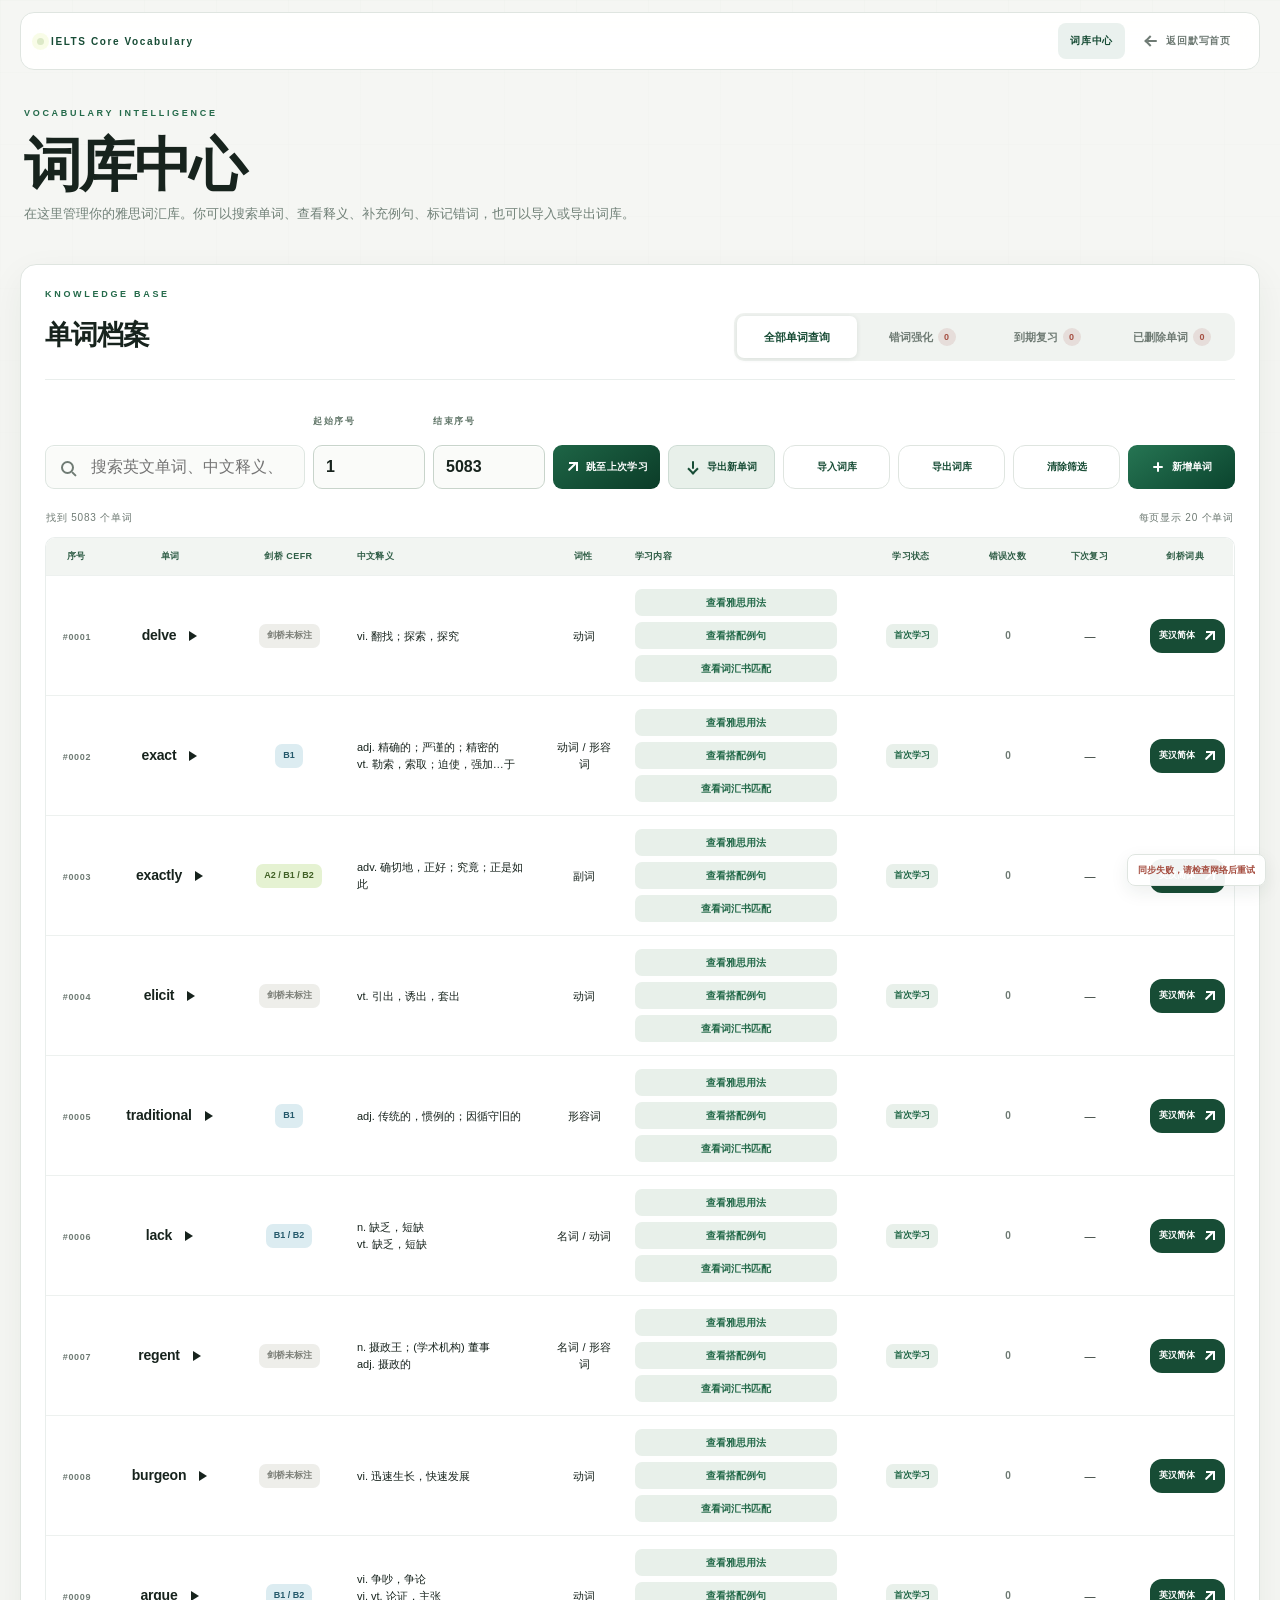
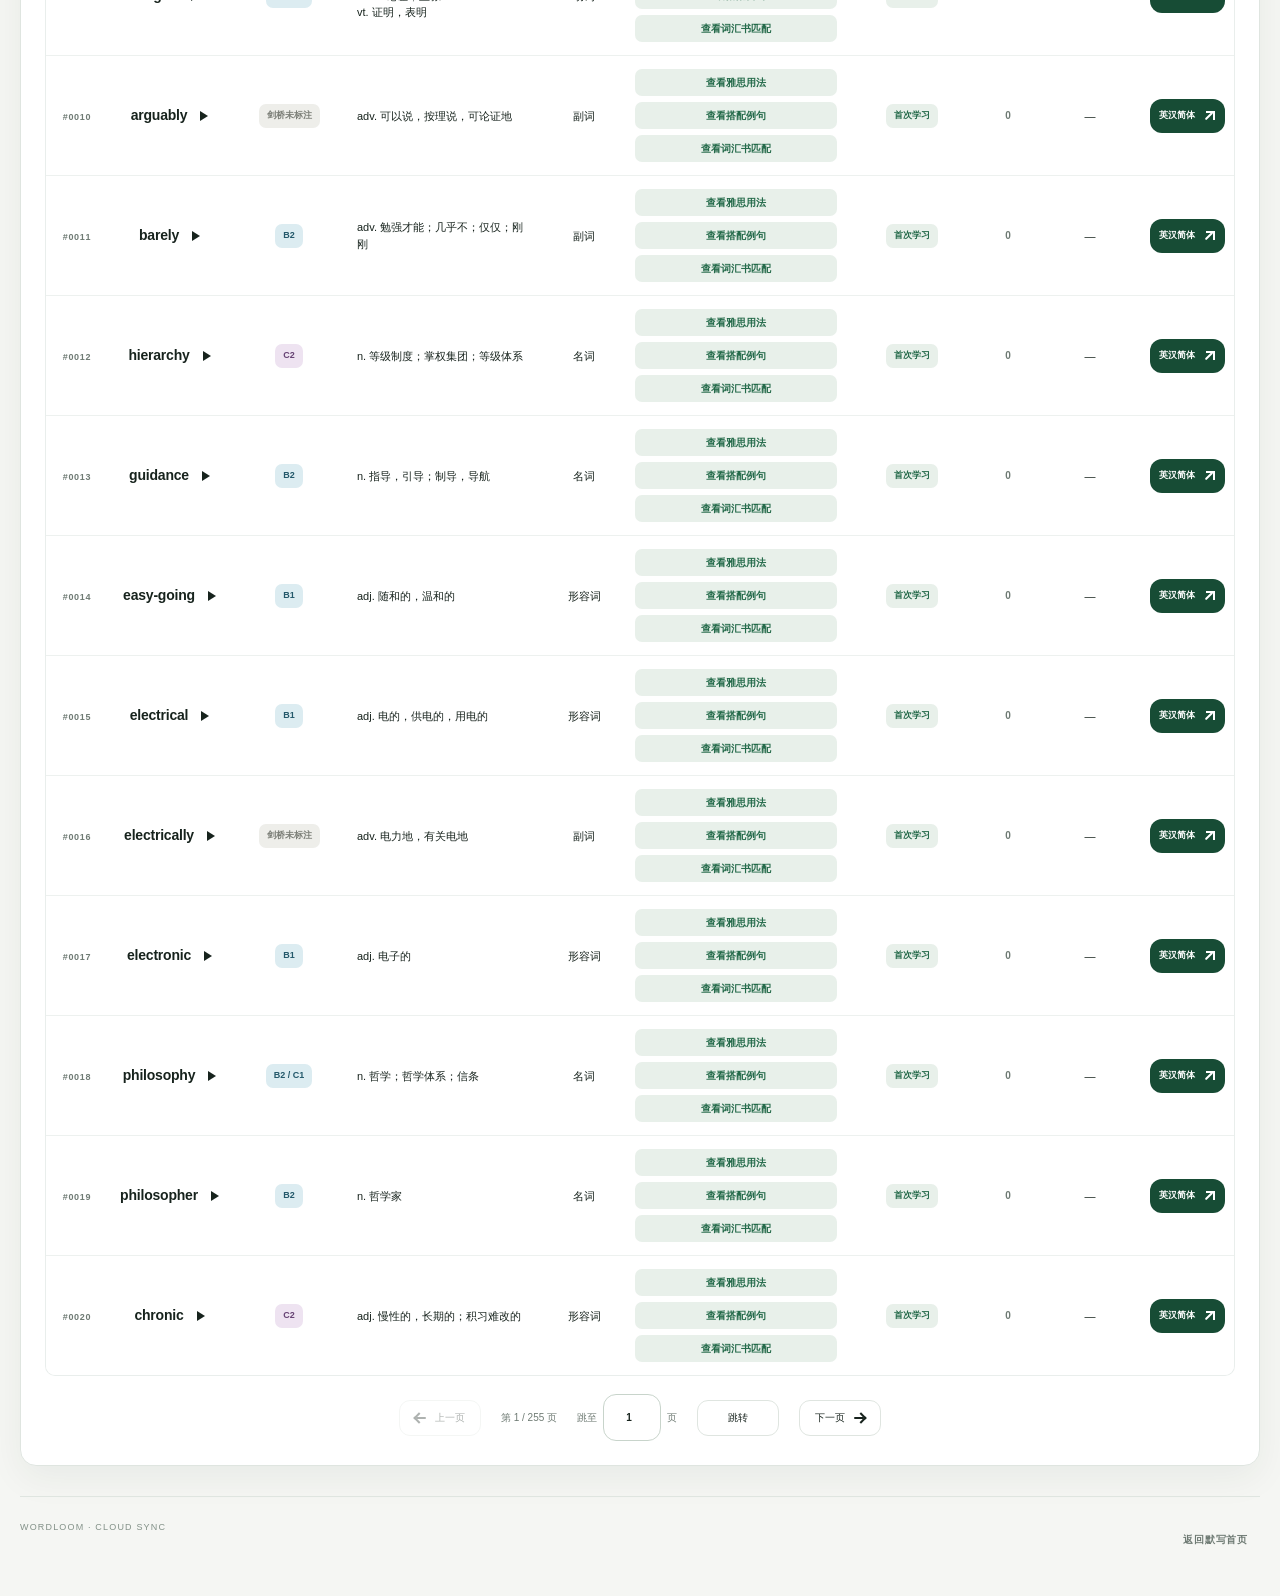
==== library.html @ 68ae3702 "Add error reason tracking and wrong-word filters" ====
<!doctype html>
<html lang="zh-CN">
  <head>
    <meta charset="UTF-8" />
    <meta name="viewport" content="width=device-width, initial-scale=1.0" />
    <meta name="theme-color" content="#f4f0e8" />
    <title>IELTS Core Vocabulary · 词库中心</title>
    <link rel="stylesheet" href="styles.css?v=20260615-4" />
  </head>
  <body>
    <div class="ambient ambient-one"></div>
    <div class="ambient ambient-two"></div>
    <header class="site-header">
      <a class="brand brand-text-only" href="index.html"><span>IELTS Core Vocabulary</span></a>
      <div class="header-actions">
        <a class="header-link active" href="library.html">词库中心</a>
        <a class="back-link" href="index.html"><span class="ui-icon icon-arrow-left" aria-hidden="true"></span><span>返回默写首页</span></a>
      </div>
    </header>

    <main class="library-page">
      <section class="library-hero">
        <p class="eyebrow">VOCABULARY INTELLIGENCE</p>
        <h1>词库中心</h1>
        <p>在这里管理你的雅思词汇库。你可以搜索单词、查看释义、补充例句、标记错词，也可以导入或导出词库。</p>
      </section>

      <section class="library-center" id="libraryCenter">
        <div class="library-heading">
          <div>
            <p class="eyebrow">KNOWLEDGE BASE</p>
            <h2>单词档案</h2>
          </div>
          <div class="library-tabs">
            <button class="library-tab active" data-library-view="all">全部单词查询</button>
            <button class="library-tab" data-library-view="wrong">
              错词强化 <span id="wrongLibraryCount">0</span>
            </button>
            <button class="library-tab" data-library-view="due">
              到期复习 <span id="dueLibraryCount">0</span>
            </button>
            <button class="library-tab" data-library-view="deleted">
              已删除单词 <span id="deletedLibraryCount">0</span>
            </button>
          </div>
        </div>
        <div class="library-tools">
          <label class="library-search"><span class="ui-icon icon-search" aria-hidden="true"></span><input id="librarySearch" type="search" placeholder="搜索英文单词、中文释义、例句或标签" /></label>
          <label><span class="field-label">起始序号</span><input id="libraryStart" type="number" min="1" value="1" inputmode="numeric" step="1" /></label>
          <label><span class="field-label">结束序号</span><input id="libraryEnd" type="number" min="1" value="5083" inputmode="numeric" step="1" /></label>
          <label id="wrongSortField" class="hidden">
            <span class="field-label">错词排序</span>
            <select id="wrongSort">
              <option value="wrong-desc">错误次数最多</option>
              <option value="recent">最近默写错误</option>
              <option value="id">按单词序号</option>
            </select>
          </label>
          <label id="wrongReasonField" class="hidden">
            <span class="field-label">错误类型</span>
            <select id="wrongReasonFilter">
              <option value="all">全部错词</option>
              <option value="拼写错误">拼写错误</option>
              <option value="词义混淆">词义混淆</option>
              <option value="完全不会">完全不会</option>
              <option value="搭配不会">搭配不会</option>
              <option value="发音不熟">发音不熟</option>
              <option value="一时想不起来">一时想不起来</option>
              <option value="unmarked">未标记</option>
            </select>
          </label>
          <button class="resume-word-button" id="resumeWord" type="button">
            <span class="ui-icon icon-external" aria-hidden="true"></span>
            <b>跳至上次学习</b>
          </button>
          <button class="export-new-words-button" id="exportNewWords" type="button">
            <span class="ui-icon icon-download" aria-hidden="true"></span>
            <b>导出新单词</b>
          </button>
          <button class="library-tool-button" id="importLibrary" type="button"><b>导入词库</b></button>
          <input class="hidden" id="importLibraryFile" type="file" accept=".csv,text/csv" />
          <button class="library-tool-button" id="exportLibrary" type="button"><b>导出词库</b></button>
          <button class="library-tool-button" id="clearLibraryFilters" type="button"><b>清除筛选</b></button>
          <button class="add-word-button" id="openAddWord" type="button">
            <span class="ui-icon icon-plus" aria-hidden="true"></span>
            <b>新增单词</b>
          </button>
        </div>
        <p class="wrong-view-note hidden" id="wrongViewNote">错词强化会优先展示你最近答错、查看答案或多次记不住的单词。选择错误原因后，系统会根据问题类型安排更有针对性的复习。</p>
        <div class="library-summary"><span id="librarySummary">正在读取词库…</span><span>每页显示 20 个单词</span></div>
        <div class="word-table-wrap">
          <table class="word-table">
            <colgroup>
              <col class="col-number" />
              <col class="col-word" />
              <col class="col-cefr" />
              <col class="col-meaning" />
              <col class="col-pos" />
              <col class="col-study" />
              <col class="col-stage" />
              <col class="col-wrong" />
              <col class="col-review" />
              <col class="col-dictionary" />
              <col class="col-action" />
            </colgroup>
            <thead><tr><th>序号</th><th>单词</th><th>剑桥 CEFR</th><th>中文释义</th><th>词性</th><th>学习内容</th><th>学习状态</th><th>错误次数</th><th>下次复习</th><th>剑桥词典</th><th>操作</th></tr></thead>
            <tbody id="wordTableBody"></tbody>
          </table>
          <div class="library-empty hidden" id="libraryEmpty"><strong>没有搜索结果</strong><span>没有找到符合条件的单词。请尝试更换关键词，或检查筛选条件。</span></div>
        </div>
        <div class="pagination">
          <button id="libraryPrev"><span class="ui-icon icon-arrow-left" aria-hidden="true"></span><span>上一页</span></button>
          <span id="libraryPage">第 1 / 1 页</span>
          <label class="page-jump"><span>跳至</span><input id="libraryJumpPage" type="number" min="1" value="1" inputmode="numeric" step="1" aria-label="跳转页码" /><span>页</span></label>
          <button id="libraryJumpButton" type="button">跳转</button>
          <button id="libraryNext"><span>下一页</span><span class="ui-icon icon-arrow-right" aria-hidden="true"></span></button>
        </div>
      </section>
    </main>
    <dialog class="word-dialog" id="addWordDialog">
      <form class="word-dialog-card" id="addWordForm">
        <p class="eyebrow">CUSTOM VOCABULARY</p>
        <h2>新增单词</h2>
        <p>新增单词将同步保存到云端，并进入新词学习与智能计划。</p>
        <label><span>英文单词</span><small>填写需要记忆的英文单词。</small><input id="newWordText" type="text" autocomplete="off" autocapitalize="off" spellcheck="false" required /></label>
        <label><span>中文释义</span><small>填写核心中文意思，建议简洁准确。</small><textarea id="newWordMeaning" rows="3" required></textarea></label>
        <label><span>雅思场景</span><small>例如：写作 Task 2、口语 Part 2、阅读同义替换。</small><input id="newWordScene" type="text" /></label>
        <label><span>常用搭配</span><small>例如：significant increase。</small><input id="newWordCollocation" type="text" /></label>
        <label><span>例句</span><small>建议使用简单、可模仿、适合雅思写作或口语的句子。</small><textarea id="newWordExample" rows="2"></textarea></label>
        <label><span>同义替换</span><small>填写可以在雅思阅读和写作中替换使用的词。</small><input id="newWordSynonyms" type="text" /></label>
        <p class="custom-word-note">自定义单词不会自动标注剑桥 CEFR 等级，避免与剑桥词典官方标注混淆。</p>
        <p class="word-dialog-message" id="addWordMessage"></p>
        <div class="word-dialog-actions"><button type="button" id="cancelAddWord">取消</button><button type="submit">新增单词</button></div>
      </form>
    </dialog>
    <footer><span>WORDLOOM · CLOUD SYNC</span><a class="header-link" href="index.html">返回默写首页</a></footer>
    <script src="words.js?v=20260614-11"></script>
    <script src="study.js?v=20260614-11"></script>
    <script src="levels.js?v=20260614-11"></script>
    <script src="ielts-points.js?v=20260614-11"></script>
    <script src="pronunciation.js?v=20260614-11"></script>
    <script src="supabase-config.js?v=20260614-11"></script>
    <script src="cloud-sync.js?v=20260615-3" data-entry="library.js?v=20260615-3"></script>
  </body>
</html>
---- styles.css ----
:root {
  --ink: #18261f;
  --muted: #6e786f;
  --paper: #f4f0e8;
  --card: rgba(255, 253, 248, 0.78);
  --green: #2f5d46;
  --lime: #c9db78;
  --line: rgba(24, 38, 31, 0.13);
  --red: #a64f42;
}

* { box-sizing: border-box; }
html { scroll-behavior: smooth; }
body {
  margin: 0;
  min-height: 100vh;
  color: var(--ink);
  background: var(--paper);
  font-family: Arial, "Microsoft YaHei", "PingFang SC", "Heiti SC", sans-serif;
  overflow-x: hidden;
}
button, input, select { font: inherit; }
button { cursor: pointer; }
.ambient {
  position: fixed;
  border-radius: 999px;
  filter: blur(2px);
  pointer-events: none;
  opacity: .55;
  z-index: -1;
}
.ambient-one { width: 520px; height: 520px; background: #dce7b4; right: -180px; top: -190px; }
.ambient-two { width: 360px; height: 360px; background: #e6d9be; left: -180px; bottom: 4%; }

.site-header, main, footer { width: min(1180px, calc(100% - 40px)); margin-inline: auto; }
.site-header {
  height: 82px;
  display: flex;
  align-items: center;
  justify-content: space-between;
  border-bottom: 1px solid var(--line);
}
.brand { color: var(--ink); text-decoration: none; display: flex; align-items: center; gap: 11px; font-size: 12px; letter-spacing: .23em; font-weight: 800; }
.brand-text-only { gap: 0; padding-left: 3px; }
.brand-mark {
  width: 34px; height: 34px; border-radius: 50%; background: var(--ink); color: var(--paper);
  display: grid; place-items: center; font-family: inherit; font-size: 18px; letter-spacing: 0;
}
.header-actions { display: flex; align-items: center; gap: 16px; font-size: 12px; color: var(--muted); letter-spacing: .08em; }
.header-link, .back-link { color: var(--muted); text-decoration: none; font-size: 10px; font-weight: 800; letter-spacing: .08em; }
.header-link:hover, .header-link.active, .back-link:hover { color: var(--green); }
.icon-button, .sound-button {
  border: 1px solid var(--line); border-radius: 50%; background: rgba(255,255,255,.35); color: var(--ink);
  width: 38px; height: 38px; transition: .2s ease;
}
.icon-button:hover, .sound-button:hover { transform: rotate(12deg); background: white; }
.sound-button.hint-used { border-color: #b58a24; background: #fff6d9; color: #8a6a19; }
.reset-records-button {
  display: inline-flex; align-items: center; gap: 7px; border: 1px solid var(--line); border-radius: 99px; padding: 7px 10px;
  background: rgba(255,255,255,.48); color: var(--muted); font-size: 9px; transition: .2s ease;
}
.reset-records-button span { font-size: 12px; }
.reset-records-button b { font-size: 9px; white-space: nowrap; }
.reset-records-button:hover { border-color: rgba(166,79,66,.3); background: rgba(166,79,66,.08); color: var(--red); }

.eyebrow { margin: 0 0 18px; font-size: 10px; letter-spacing: .24em; font-weight: 800; color: var(--green); }
h1, h2, p { margin-top: 0; }
h1 { font-family: inherit; font-size: clamp(44px, 6vw, 76px); line-height: 1.07; font-weight: 800; margin-bottom: 20px; letter-spacing: -.04em; }
h1 em { color: var(--green); font-style: normal; font-weight: 800; }
.protocol-board {
  margin: 48px 0 28px; padding: 28px; display: grid; grid-template-columns: .8fr 2.2fr; gap: 30px;
  border: 1px solid rgba(255,255,255,.78); border-radius: 20px; background: rgba(24,38,31,.94); color: white;
  box-shadow: 0 20px 50px rgba(24,38,31,.13);
}
.protocol-title .eyebrow { color: var(--lime); }
.protocol-title h2 { margin-bottom: 8px; font-size: 24px; }
.protocol-title p:last-child { margin: 0; color: rgba(255,255,255,.58); font-size: 11px; line-height: 1.7; }
.protocol-metrics { display: grid; grid-template-columns: repeat(4, 1fr); gap: 18px 0; }
.protocol-metrics article { padding: 4px 18px; border-left: 1px solid rgba(255,255,255,.12); }
.protocol-metrics span, .protocol-metrics small { display: block; color: rgba(255,255,255,.5); font-size: 9px; letter-spacing: .1em; }
.protocol-metrics strong { display: block; margin: 8px 0 5px; color: var(--lime); font-size: 26px; }
.protocol-metrics small { line-height: 1.4; letter-spacing: 0; }
.quick-dictionary { align-self: stretch; }
.quick-dictionary form { display: grid; grid-template-columns: minmax(0, 1fr) auto; gap: 6px; margin: 7px 0 5px; }
.quick-dictionary input {
  min-width: 0; padding: 8px 9px; border-color: rgba(255,255,255,.14); border-radius: 8px;
  background: rgba(255,255,255,.08); box-shadow: none; color: white; font-size: 10px;
}
.quick-dictionary input::placeholder { color: rgba(255,255,255,.38); }
.quick-dictionary input:focus { border-color: var(--lime); box-shadow: 0 0 0 3px rgba(213,233,120,.12); }
.quick-dictionary button {
  border: 0; border-radius: 8px; padding: 0 9px; background: var(--lime); color: var(--green-deep);
  font-size: 9px; font-weight: 800; white-space: nowrap;
}
.quick-dictionary button:hover { background: white; }

.workspace {
  display: grid; grid-template-columns: 390px 1fr; min-height: 590px; background: var(--card);
  border: 1px solid rgba(255,255,255,.75); border-radius: 28px; box-shadow: 0 28px 80px rgba(46, 60, 49, .09);
  backdrop-filter: blur(18px); overflow: hidden;
}
.setup-panel { padding: 36px; border-right: 1px solid var(--line); }
.section-heading { display: flex; gap: 16px; margin-bottom: 34px; }
.section-heading > span { color: var(--green); font-family: inherit; font-style: normal; font-weight: 800; }
.section-heading h2 { margin-bottom: 4px; font-family: inherit; font-size: 26px; font-weight: 800; }
.section-heading p { color: var(--muted); font-size: 12px; }
.field-label { display: block; margin-bottom: 10px; color: var(--muted); font-size: 10px; letter-spacing: .13em; font-weight: 700; }
.segmented { display: grid; grid-template-columns: repeat(3, 1fr); gap: 4px; padding: 4px; margin-bottom: 25px; border: 1px solid var(--line); border-radius: 12px; }
.source-segmented { grid-template-columns: repeat(2, 1fr); }
.segment { border: 0; padding: 10px 4px; border-radius: 8px; background: transparent; color: var(--muted); font-size: 12px; }
.segment.active { background: var(--ink); color: white; box-shadow: 0 5px 15px rgba(24,38,31,.16); }
.mode-segmented { grid-template-columns: repeat(2, 1fr); }
.mode-segment {
  display: grid; gap: 4px; border: 0; padding: 11px 8px; border-radius: 8px;
  background: transparent; color: var(--muted); text-align: left;
}
.mode-segment b { font-size: 12px; }
.mode-segment small { font-size: 9px; }
.mode-segment.active { background: var(--ink); color: white; box-shadow: 0 5px 15px rgba(24,38,31,.16); }
.field-grid { display: grid; grid-template-columns: 1.2fr 1fr; gap: 14px; }
.field-disabled { opacity: .42; }
.field-disabled button { cursor: not-allowed; pointer-events: none; }
.range-fields { display: grid; grid-template-columns: 1fr 12px 1fr; align-items: center; gap: 5px; }
.range-fields i { height: 1px; background: var(--line); }
input, select {
  width: 100%; border: 1px solid var(--line); border-radius: 10px; background: rgba(255,255,255,.56);
  padding: 13px 12px; color: var(--ink); outline: none;
}
input:focus, select:focus { border-color: var(--green); box-shadow: 0 0 0 3px rgba(47,93,70,.09); }
.primary-button {
  width: 100%; display: flex; align-items: center; justify-content: space-between; border: 0; border-radius: 12px;
  margin-top: 28px; padding: 16px 18px; background: var(--green); color: white; box-shadow: 0 13px 26px rgba(47,93,70,.18); transition: .2s;
}
.primary-button:hover { transform: translateY(-2px); box-shadow: 0 18px 30px rgba(47,93,70,.24); }
.primary-button b { font-size: 20px; }
.available { margin: 12px 0 0; text-align: center; color: var(--muted); font-size: 10px; }
.smart-plan-preview {
  display: grid; gap: 5px; margin: -14px 0 24px; padding: 11px 12px; border-radius: 10px;
  background: rgba(213,233,120,.18); color: var(--green-deep); font-size: 9px;
}
.smart-plan-preview span { color: var(--muted); letter-spacing: .12em; }
.quota-panel {
  margin-top: 4px; padding: 15px; border: 1px solid rgba(35,96,68,.1); border-radius: 14px;
  background: rgba(255,255,255,.38);
}
.quota-heading { display: flex; align-items: center; justify-content: space-between; gap: 12px; margin-bottom: 12px; }
.quota-heading .field-label { margin: 0; color: var(--green-deep); }
.quota-heading small { color: var(--muted); font-size: 8px; line-height: 1.4; text-align: right; }
.quota-panel .field-grid { grid-template-columns: repeat(2, 1fr); gap: 10px; }
.quota-panel .field-grid > label:first-child { grid-column: 1 / -1; }

.practice-panel { position: relative; display: grid; place-items: center; padding: 46px; background: rgba(255,255,255,.21); }
.empty-state { max-width: 420px; text-align: center; }
.empty-orbit { margin: 0 auto 28px; width: 118px; height: 118px; border: 1px solid var(--line); border-radius: 50%; display: grid; place-items: center; position: relative; }
.empty-orbit::after { content: ""; position: absolute; width: 8px; height: 8px; border-radius: 50%; background: var(--lime); top: 10px; right: 16px; box-shadow: 0 0 0 7px rgba(201,219,120,.2); }
.empty-orbit span { width: 60px; height: 60px; display: grid; place-items: center; border-radius: 50%; background: var(--green); color: var(--lime); font-size: 22px; }
.empty-state h2, .result h2 { font-family: inherit; font-size: 32px; font-weight: 800; margin-bottom: 10px; }
.empty-state p { color: var(--muted); line-height: 1.8; font-size: 13px; }
.hidden,
[hidden] { display: none !important; }
.quiz:not([data-recall-state="correct"]) #questionNextButton,
.quiz:not([data-recall-state="correct"]) #currentDictionaryLink,
.quiz:not([data-recall-state="correct"]) #nextReviewNotice {
  display: none !important;
}
.quiz:not([data-recall-state="wrong_3"]) #errorReasonPanel {
  display: none !important;
}
.quiz { width: min(100%, 620px); align-self: stretch; display: flex; flex-direction: column; justify-content: center; }
.quiz-topline { display: grid; grid-template-columns: auto 1fr auto; align-items: center; gap: 16px; color: var(--muted); font-size: 11px; letter-spacing: .1em; }
.progress-track { height: 2px; background: var(--line); }
.progress-track i { display: block; width: 0; height: 100%; background: var(--green); transition: width .35s; }
.prompt-card { margin: 56px 0 50px; }
.prompt-meta { display: flex; align-items: center; justify-content: space-between; gap: 12px; }
.prompt-index { font-size: 10px; letter-spacing: .13em; color: var(--green); font-weight: 800; }
.stage-badge { padding: 6px 9px; border: 1px solid var(--line); border-radius: 99px; color: var(--green); background: rgba(201,219,120,.15); font-size: 9px; font-weight: 800; }
.prompt-badges { display: flex; align-items: center; justify-content: flex-end; gap: 6px; flex-wrap: wrap; }
.cefr-badge { display: inline-block; padding: 5px 8px; border-radius: 99px; background: #e8eee9; color: var(--green-deep); font-size: 9px; font-weight: 900; white-space: nowrap; }
.cefr-badge.level-a1, .cefr-badge.level-a2 { background: #e5f2d2; color: #416126; }
.cefr-badge.level-b1, .cefr-badge.level-b2 { background: #dcecf1; color: #24596b; }
.cefr-badge.level-c1, .cefr-badge.level-c2 { background: #eee3f1; color: #684475; }
.cefr-badge.level-unmarked { background: #eeeeea; color: #7a7d76; }
.prompt-card p { margin: 18px 0 0; font-family: inherit; font-weight: 700; white-space: pre-line; font-size: clamp(25px, 3.1vw, 39px); line-height: 1.45; }
#answerForm label { color: var(--muted); font-size: 11px; }
.answer-line { display: grid; grid-template-columns: 1fr auto; gap: 10px; margin-top: 10px; }
.answer-line input { padding: 17px 16px; font-family: inherit; font-size: 23px; letter-spacing: .03em; }
.answer-line button { border: 0; border-radius: 10px; padding: 0 24px; background: var(--ink); color: white; }
.feedback { min-height: 58px; padding-top: 14px; font-size: 13px; line-height: 1.6; }
.feedback.correct { color: var(--green); }
.feedback.assisted { color: #8a6a19; }
.feedback.wrong { color: var(--red); }
.feedback b { font-family: inherit; font-size: 20px; }
.answer-verdict { color: inherit; }
.answer-study-card {
  display: grid; gap: 12px; margin-top: 14px; padding: 16px; border: 1px solid rgba(35,96,68,.12); border-radius: 15px;
  background: rgba(255,255,255,.66); color: var(--ink); box-shadow: 0 12px 32px rgba(35,96,68,.06);
}
.answer-study-heading { display: flex; align-items: center; justify-content: space-between; gap: 12px; }
.answer-study-heading span { color: var(--green-deep); font-size: 11px; font-weight: 800; }
.answer-study-heading small { color: var(--muted); font-size: 9px; }
.answer-study-card p { margin: 0; color: var(--ink); font-size: 11px; line-height: 1.7; }
.answer-study-card b { font-size: inherit; }
.answer-study-empty { opacity: .78; }
.answer-study-block { display: grid; gap: 7px; padding-top: 10px; border-top: 1px solid var(--line); }
.answer-study-block strong { color: var(--green); font-size: 9px; letter-spacing: .08em; }
.answer-study-example, .study-example { display: grid; grid-template-columns: 1fr auto; align-items: center; gap: 10px; }
.answer-study-related { display: flex; flex-wrap: wrap; gap: 6px; }
.ielts-point-card { border-color: rgba(166,119,34,.22); background: rgba(255,249,226,.7); }
.ielts-point-meta { display: flex; flex-wrap: wrap; gap: 6px; }
.ielts-point-meta span { border-radius: 99px; padding: 5px 8px; background: rgba(166,119,34,.1); color: #775719; font-size: 8px; font-weight: 800; }
.ielts-point-summary { display: grid; gap: 5px; margin-bottom: 10px; padding: 10px; border-left: 3px solid #b79543; border-radius: 8px; background: rgba(255,249,226,.72); }
.ielts-point-summary b { color: #775719; font-size: 9px; }
.ielts-point-summary span { color: var(--ink); font-size: 10px; line-height: 1.55; }
.ielts-point-summary small { color: var(--muted); font-size: 8px; line-height: 1.55; }
.study-speak-button, .study-related-word {
  display: inline-flex; width: max-content; align-items: center; gap: 6px; border: 0; border-radius: 99px; padding: 7px 10px;
  background: var(--green-soft); color: var(--green-deep); font: inherit; font-size: 9px; font-weight: 800; cursor: pointer;
}
.study-speak-button span, .study-related-word span { color: var(--green); }
.study-speak-button.compact { flex: 0 0 auto; padding: 6px 9px; }
.study-speak-button:hover, .study-related-word:hover { background: var(--lime); }
.pronunciation-missing { opacity: .58; }
.next-review { padding: 10px 12px; border-left: 3px solid var(--lime); border-radius: 4px; background: rgba(201,219,120,.12); color: var(--muted); font-size: 11px; line-height: 1.5; }
.dictionary-link {
  display: inline-block; margin-top: 12px; border: 1px solid var(--green); border-radius: 8px; padding: 9px 12px;
  background: var(--green); color: white; font-size: 9px; font-weight: 800; text-decoration: none;
}
.dictionary-link.compact { margin: 0; padding: 7px 9px; white-space: nowrap; }
.result { width: min(100%, 480px); text-align: center; }
.result-score { width: 150px; height: 150px; display: flex; flex-direction: column; justify-content: center; margin: 26px auto; border: 1px solid var(--line); border-radius: 50%; }
.result-score strong { font-family: inherit; color: var(--green); font-size: 45px; font-weight: 800; }
.result-score span, .result-grid span { font-size: 10px; color: var(--muted); letter-spacing: .12em; }
.result-grid { display: grid; grid-template-columns: repeat(4, 1fr); margin: 28px 0; }
.result-grid div { display: grid; gap: 5px; border-right: 1px solid var(--line); }
.result-grid div:last-child { border: 0; }
.result-grid strong { font-family: inherit; font-size: 25px; font-weight: 800; }
.result-advice {
  margin: 0 0 20px; padding: 12px 14px; border-radius: 10px; background: var(--green-soft);
  color: var(--green-deep); font-size: 10px; line-height: 1.65; text-align: left;
}

.library-page { padding-top: 65px; }
.library-hero { padding: 25px 0 40px; }
.library-hero h1 { margin-bottom: 12px; font-size: clamp(50px, 7vw, 84px); }
.library-hero > p:last-child { color: var(--muted); font-size: 13px; }
.library-center {
  margin: 30px 0; padding: 34px; border: 1px solid rgba(255,255,255,.75); border-radius: 28px;
  background: var(--card); box-shadow: 0 24px 65px rgba(46,60,49,.08); backdrop-filter: blur(18px);
}
.library-heading { display: flex; justify-content: space-between; align-items: end; gap: 28px; padding-bottom: 25px; border-bottom: 1px solid var(--line); }
.library-heading h2 { margin-bottom: 8px; font-size: 30px; }
.library-heading > div > p:last-child { margin: 0; color: var(--muted); font-size: 12px; }
.library-tabs { display: flex; gap: 5px; padding: 4px; border: 1px solid var(--line); border-radius: 12px; }
.library-tab { border: 0; border-radius: 8px; padding: 11px 15px; background: transparent; color: var(--muted); font-size: 11px; font-weight: 700; }
.library-tab span { display: inline-grid; min-width: 18px; height: 18px; place-items: center; margin-left: 5px; border-radius: 99px; background: rgba(166,79,66,.13); color: var(--red); font-size: 9px; }
.library-tab.active { background: var(--ink); color: white; }
.library-tab.active span { background: var(--lime); color: var(--ink); }
.library-tools { display: grid; grid-template-columns: 1fr 130px 130px 170px; gap: 12px; align-items: end; padding: 25px 0 16px; }
.library-search { position: relative; }
.library-search span { position: absolute; left: 15px; bottom: 12px; color: var(--muted); font-size: 20px; }
.library-search input { padding-left: 43px; }
.library-summary { display: flex; justify-content: space-between; padding: 12px 0; color: var(--muted); font-size: 10px; letter-spacing: .08em; }
.word-table-wrap { min-height: 360px; overflow-x: auto; border: 1px solid var(--line); border-radius: 14px; background: rgba(255,255,255,.38); }
.word-table { width: 100%; border-collapse: collapse; font-size: 11px; }
.word-table th { padding: 13px 15px; background: rgba(24,38,31,.035); color: var(--muted); text-align: left; font-size: 9px; letter-spacing: .1em; }
.word-table td { padding: 14px 15px; border-top: 1px solid var(--line); line-height: 1.55; vertical-align: top; }
.word-table th:nth-child(1), .word-table td:nth-child(1) { width: 85px; }
.word-table th:nth-child(2), .word-table td:nth-child(2) { width: 190px; }
.word-table th:nth-child(3), .word-table td:nth-child(3) { width: 95px; text-align: center; }
.word-table th:nth-child(5), .word-table td:nth-child(5) { width: 250px; }
.word-table th:nth-child(6), .word-table td:nth-child(6) { width: 170px; }
.word-table th:nth-child(7), .word-table td:nth-child(7) { width: 90px; text-align: center; }
.word-table th:nth-child(8), .word-table td:nth-child(8) { width: 110px; }
.word-number { color: var(--muted); font-size: 9px; font-weight: 800; letter-spacing: .08em; }
.word-speak { display: flex; align-items: center; gap: 9px; border: 0; padding: 0; background: transparent; color: var(--ink); font-size: 15px; font-weight: 800; text-align: left; }
.word-speak span { display: grid; width: 22px; height: 22px; place-items: center; border: 1px solid var(--line); border-radius: 50%; color: var(--green); font-size: 9px; }
.table-stage { display: inline-block; padding: 5px 8px; border-radius: 99px; background: rgba(201,219,120,.18); color: var(--green); font-size: 9px; font-weight: 800; white-space: nowrap; }
.table-stage.mastered { background: var(--green); color: white; }
.wrong-count, .zero-count { display: inline-grid; min-width: 26px; height: 26px; place-items: center; border-radius: 50%; font-size: 10px; font-weight: 800; }
.wrong-count { background: rgba(166,79,66,.12); color: var(--red); }
.zero-count { color: var(--muted); }
.study-empty { color: var(--muted); font-size: 9px; }
.study-details { min-width: 180px; }
.study-details summary { color: var(--green); cursor: pointer; font-size: 10px; font-weight: 800; }
.study-content { display: grid; gap: 9px; margin-top: 10px; padding: 12px; border-radius: 10px; background: rgba(220,233,221,.36); }
.study-detail-list { display: grid; gap: 6px; }
.study-detail-list .study-details { min-width: 0; }
.study-detail-list .study-details summary { width: 100%; box-sizing: border-box; justify-content: center; }
.study-details:not([open]) > .study-content { display: none; }
.study-source { color: var(--muted); font-size: 8px; font-weight: 700; letter-spacing: .08em; }
.study-block, .study-related { display: grid; gap: 5px; }
.study-block b, .study-related b { color: var(--green-deep); font-size: 9px; }
.study-block p { margin: 0; color: var(--ink); font-size: 10px; line-height: 1.65; }
.study-related span { color: var(--muted); font-size: 9px; line-height: 1.6; }
.library-empty { padding: 90px 20px; color: var(--muted); text-align: center; font-size: 12px; }
.pagination { display: flex; justify-content: center; align-items: center; gap: 20px; padding-top: 20px; color: var(--muted); font-size: 10px; }
.pagination button { border: 1px solid var(--line); border-radius: 8px; padding: 8px 13px; background: rgba(255,255,255,.45); color: var(--ink); font-size: 10px; }
.pagination button:disabled { opacity: .35; cursor: default; }
.page-jump { display: inline-flex; align-items: center; gap: 6px; }
.page-jump input { width: 64px; padding: 7px 8px; text-align: center; font-size: 10px; }

footer { display: flex; justify-content: space-between; padding: 24px 0 35px; border-top: 1px solid var(--line); color: var(--muted); font-size: 9px; letter-spacing: .13em; }
.reset-dialog {
  width: min(440px, calc(100% - 30px)); border: 0; padding: 0; border-radius: 22px;
  background: transparent; color: var(--ink); box-shadow: 0 30px 90px rgba(16,45,32,.28);
}
.reset-dialog::backdrop { background: rgba(8,25,17,.55); backdrop-filter: blur(7px); }
.reset-dialog-card { display: grid; gap: 14px; padding: 30px; background: #f8faf5; }
.reset-dialog-mark { display: grid; width: 44px; height: 44px; place-items: center; border-radius: 14px; background: rgba(166,79,66,.12); color: var(--red); font-size: 19px; }
.reset-dialog .eyebrow { margin: 2px 0 -6px; color: var(--red); }
.reset-dialog h2 { margin: 0; font-size: 25px; letter-spacing: -.03em; }
.reset-dialog p:not(.eyebrow) { margin: 0; color: var(--muted); font-size: 11px; line-height: 1.7; }
.reset-impact { display: grid; gap: 5px; padding: 13px 14px; border-radius: 11px; background: rgba(166,79,66,.08); }
.reset-impact span, .reset-dialog label { color: var(--muted); font-size: 9px; font-weight: 700; letter-spacing: .08em; }
.reset-impact strong { color: var(--red); font-size: 12px; }
.reset-dialog input { background: white; }
.reset-dialog-actions { display: grid; grid-template-columns: 1fr 1fr; gap: 9px; margin-top: 4px; }
.reset-dialog-actions button { border: 0; border-radius: 11px; padding: 12px; background: var(--green-soft); color: var(--green-deep); font-size: 10px; font-weight: 800; }
.reset-dialog-actions .danger-button { background: var(--red); color: white; }
.reset-dialog-actions .danger-button:disabled { opacity: .32; cursor: not-allowed; }

@media (max-width: 900px) {
  .protocol-board { grid-template-columns: 1fr; }
  .library-heading { align-items: flex-start; flex-direction: column; }
  .library-tools { grid-template-columns: 1fr 1fr; }
  .library-search { grid-column: 1 / -1; }
  .workspace { grid-template-columns: 1fr; }
  .setup-panel { border-right: 0; border-bottom: 1px solid var(--line); }
  .practice-panel { min-height: 540px; }
}
@media (max-width: 560px) {
  .site-header, main, footer { width: min(100% - 24px, 1180px); }
  .today { display: none; }
  .protocol-board { padding: 22px 18px; }
  .protocol-metrics { grid-template-columns: repeat(2, 1fr); gap: 18px 0; }
  .quick-dictionary { grid-column: 1 / -1; padding-top: 16px !important; }
  .quick-dictionary form { grid-template-columns: 1fr auto; }
  .library-center { padding: 24px 16px; }
  .library-tabs { width: 100%; }
  .library-tab { flex: 1; }
  .library-tools { grid-template-columns: 1fr 1fr; }
  .setup-panel, .practice-panel { padding: 27px 20px; }
  .field-grid { grid-template-columns: 1fr; }
  .quota-heading { align-items: flex-start; flex-direction: column; }
  .quota-heading small { text-align: left; }
  .quota-panel .field-grid { grid-template-columns: 1fr; }
  .practice-panel { min-height: 500px; }
  .prompt-card { margin-block: 40px; }
  .answer-line { grid-template-columns: 1fr; }
  .answer-line button { padding: 14px; }
  .result-grid { grid-template-columns: repeat(2, 1fr); gap: 18px 0; }
  .result-grid div:nth-child(2) { border-right: 0; }
  .pagination { flex-wrap: wrap; gap: 9px; }
  footer { gap: 12px; flex-direction: column; }
}

/* Refined forest workspace */
:root {
  --ink: #10271c;
  --muted: #708076;
  --paper: #f4f6f0;
  --card: rgba(253, 254, 250, .84);
  --green: #236044;
  --green-deep: #123d2a;
  --green-soft: #dce9dd;
  --lime: #d5e978;
  --line: rgba(20, 66, 45, .12);
  --red: #a64f42;
  --shadow: 0 24px 70px rgba(22, 67, 47, .10);
}
body {
  background:
    radial-gradient(circle at 87% 5%, rgba(203, 225, 174, .46), transparent 24%),
    radial-gradient(circle at 4% 80%, rgba(218, 231, 207, .5), transparent 21%),
    linear-gradient(180deg, #f8f8f3 0%, #eef3ec 100%);
}
body::before {
  content: ""; position: fixed; inset: 0; z-index: -2; pointer-events: none; opacity: .24;
  background-image: linear-gradient(rgba(35,96,68,.07) 1px, transparent 1px), linear-gradient(90deg, rgba(35,96,68,.07) 1px, transparent 1px);
  background-size: 64px 64px;
  mask-image: linear-gradient(to bottom, black, transparent 72%);
}
.ambient { filter: blur(18px); opacity: .34; }
.ambient-one { background: #bcd9a8; }
.ambient-two { background: #c9ddc7; }
.site-header {
  width: min(1240px, calc(100% - 40px)); height: 76px; margin-top: 12px; padding: 0 18px;
  border: 1px solid rgba(255,255,255,.75); border-radius: 18px; background: rgba(252,253,249,.68);
  box-shadow: 0 10px 35px rgba(24,72,50,.06); backdrop-filter: blur(20px);
}
main, footer { width: min(1180px, calc(100% - 40px)); }
.brand-mark {
  width: 38px; height: 38px; border-radius: 12px; background: linear-gradient(145deg, var(--green), var(--green-deep));
  box-shadow: inset 0 1px rgba(255,255,255,.25), 0 8px 18px rgba(18,61,42,.18);
}
.header-actions { gap: 8px; }
.header-link, .back-link {
  padding: 9px 12px; border-radius: 9px; transition: .2s ease;
}
.header-link:hover, .header-link.active, .back-link:hover { background: var(--green-soft); color: var(--green-deep); }
.today { padding: 0 9px; }
.icon-button, .sound-button { background: rgba(255,255,255,.72); box-shadow: 0 5px 16px rgba(35,96,68,.07); }

.eyebrow { color: var(--green); font-size: 9px; letter-spacing: .3em; }
h1 { max-width: 720px; font-size: clamp(52px, 6.4vw, 82px); line-height: 1.01; letter-spacing: -.065em; }
h1 em { background: linear-gradient(90deg, var(--green), #4d8062); background-clip: text; -webkit-background-clip: text; color: transparent; }

.protocol-board {
  position: relative; overflow: hidden; margin-bottom: 24px; padding: 29px 30px; border: 0; border-radius: 24px;
  background: linear-gradient(135deg, #173e2b 0%, #102d20 100%); box-shadow: 0 26px 70px rgba(16,55,37,.2);
}
.protocol-board::after {
  content: ""; position: absolute; width: 260px; height: 260px; right: -100px; top: -150px; border-radius: 50%;
  border: 50px solid rgba(213,233,120,.08);
}
.protocol-title, .protocol-metrics { position: relative; z-index: 1; }
.protocol-title h2 { font-size: 26px; letter-spacing: -.03em; }
.protocol-metrics article { padding-inline: 20px; }
.protocol-metrics strong { font-size: 30px; letter-spacing: -.04em; }
.quick-dictionary { padding-top: 3px !important; padding-bottom: 3px !important; }

.workspace {
  grid-template-columns: 405px 1fr; min-height: 620px; border: 1px solid rgba(255,255,255,.9); border-radius: 30px;
  background: rgba(253,254,250,.8); box-shadow: var(--shadow);
}
.setup-panel { padding: 39px 36px; background: rgba(244,248,242,.62); }
.section-heading { margin-bottom: 30px; }
.section-heading > span {
  display: grid; width: 34px; height: 34px; place-items: center; border-radius: 10px;
  background: var(--green-soft); color: var(--green-deep); font-size: 11px;
}
.section-heading h2 { font-size: 25px; letter-spacing: -.03em; }
.field-label { margin-bottom: 9px; color: #687c70; font-size: 9px; letter-spacing: .16em; }
.segmented { gap: 5px; padding: 5px; border: 0; border-radius: 14px; background: rgba(35,96,68,.07); }
.segment, .mode-segment { border-radius: 10px; transition: .2s ease; }
.segment:hover, .mode-segment:hover { color: var(--green-deep); background: rgba(255,255,255,.56); }
.segment.active, .mode-segment.active {
  background: linear-gradient(145deg, var(--green), var(--green-deep)); box-shadow: 0 8px 20px rgba(18,61,42,.2);
}
input, select {
  border-color: rgba(35,96,68,.14); border-radius: 12px; background: rgba(255,255,255,.76); box-shadow: inset 0 1px rgba(255,255,255,.7);
}
input:focus, select:focus { border-color: var(--green); box-shadow: 0 0 0 4px rgba(35,96,68,.1); }
.primary-button {
  border-radius: 14px; background: linear-gradient(135deg, #2b7352, var(--green-deep)); box-shadow: 0 16px 32px rgba(18,61,42,.22);
}
.primary-button:hover { box-shadow: 0 20px 38px rgba(18,61,42,.28); }
.available { color: #7c8c82; }
.practice-panel {
  padding: 52px; background: radial-gradient(circle at 65% 40%, rgba(220,233,221,.46), transparent 45%), rgba(255,255,255,.28);
}
.empty-orbit { width: 130px; height: 130px; border-color: rgba(35,96,68,.15); box-shadow: 0 0 0 16px rgba(220,233,221,.22); }
.empty-orbit span { background: linear-gradient(145deg, #2b7352, var(--green-deep)); box-shadow: 0 14px 30px rgba(18,61,42,.22); }
.empty-state h2, .result h2 { font-size: 34px; letter-spacing: -.035em; }
.quiz { max-width: 650px; }
.progress-track { height: 5px; overflow: hidden; border-radius: 99px; background: rgba(35,96,68,.1); }
.progress-track i { border-radius: 99px; background: linear-gradient(90deg, var(--green), var(--lime)); }
.prompt-card { margin: 48px 0 42px; padding: 28px; border: 1px solid rgba(35,96,68,.1); border-radius: 20px; background: rgba(255,255,255,.54); box-shadow: 0 14px 45px rgba(35,96,68,.06); }
.stage-badge { padding: 7px 11px; border: 0; background: var(--green-soft); }
.prompt-card p { margin-top: 22px; font-size: clamp(27px, 3.1vw, 40px); letter-spacing: -.02em; }
.answer-line input { border-radius: 14px; background: white; box-shadow: 0 10px 25px rgba(35,96,68,.06); }
.answer-line button { min-width: 90px; border-radius: 13px; background: var(--green-deep); transition: .2s ease; }
.answer-line button:hover { background: var(--green); transform: translateY(-1px); }
.feedback { padding-left: 2px; }
.next-review { border-left: 0; border-radius: 10px; background: var(--green-soft); color: var(--green-deep); }
.dictionary-link { border: 0; border-radius: 10px; background: var(--green-deep); transition: .2s ease; }
.dictionary-link:hover { background: var(--green); transform: translateY(-1px); }
.result-score { border: 8px solid var(--green-soft); box-shadow: 0 12px 35px rgba(35,96,68,.09); }

.library-page { padding-top: 78px; }
.library-hero { position: relative; padding: 42px 8px 54px; }
.library-hero::after { content: "5083"; position: absolute; right: 2%; bottom: 14px; color: rgba(35,96,68,.06); font-size: clamp(110px, 17vw, 220px); font-weight: 900; letter-spacing: -.08em; }
.library-hero h1 { position: relative; z-index: 1; letter-spacing: -.065em; }
.library-hero p { position: relative; z-index: 1; }
.library-center { margin-top: 0; padding: 38px; border-radius: 28px; background: rgba(253,254,250,.86); box-shadow: var(--shadow); }
.library-heading h2 { font-size: 32px; letter-spacing: -.04em; }
.library-tabs { border: 0; background: rgba(35,96,68,.07); }
.library-tab { border-radius: 10px; transition: .2s ease; }
.library-tab.active { background: linear-gradient(145deg, var(--green), var(--green-deep)); box-shadow: 0 8px 20px rgba(18,61,42,.18); }
.library-tools { padding-top: 28px; }
.word-table-wrap { border-color: rgba(35,96,68,.1); border-radius: 16px; background: rgba(255,255,255,.58); }
.word-table th { position: sticky; top: 0; z-index: 1; padding-block: 15px; background: #edf4ed; color: var(--green-deep); }
.word-table td { padding-block: 16px; transition: .15s ease; }
.word-table tr:hover td { background: rgba(220,233,221,.28); }
.word-speak span { border: 0; background: var(--green-soft); }
.table-stage { background: var(--green-soft); }
.pagination button { padding: 9px 14px; border-radius: 10px; background: white; transition: .2s ease; }
.pagination button:not(:disabled):hover { border-color: var(--green); color: var(--green); transform: translateY(-1px); }
footer { margin-top: 25px; color: #829087; }

@media (max-width: 900px) {
  .workspace { grid-template-columns: 1fr; }
  .protocol-metrics { grid-template-columns: repeat(2, 1fr); gap: 20px 0; }
  .protocol-metrics article:nth-child(odd) { border-left: 0; }
}
@media (max-width: 560px) {
  .site-header { width: calc(100% - 20px); margin-top: 8px; padding-inline: 12px; }
  .brand:not(.brand-text-only) > span:last-child { display: none; }
  .today { display: block; max-width: 128px; padding: 0 4px; font-size: 8px; line-height: 1.35; text-align: right; letter-spacing: 0; }
  .reset-records-button b { display: none; }
  .reset-records-button { width: 34px; height: 34px; justify-content: center; padding: 0; }
  .header-actions { gap: 2px; }
  h1 { font-size: 47px; }
  .protocol-board { border-radius: 20px; }
  .setup-panel, .practice-panel { padding: 27px 20px; }
  .prompt-card { padding: 20px; }
  .library-center { padding: 23px 14px; }
}

.library-tools {
  grid-template-columns: minmax(240px, 1fr) 100px 100px 130px 155px 120px 120px;
}
.resume-word-button {
  display: flex;
  align-items: center;
  gap: 9px;
  min-height: 45px;
  border: 0;
  border-radius: 12px;
  padding: 0 15px;
  background: var(--green-deep);
  color: white;
  white-space: nowrap;
  box-shadow: 0 10px 24px rgba(18,61,42,.16);
  transition: .2s ease;
}
.resume-word-button:hover { background: var(--green); transform: translateY(-1px); }
.resume-word-button.no-history { background: var(--muted); }
.resume-word-button span { color: var(--lime); font-size: 15px; }
.resume-word-button b { font-size: 10px; letter-spacing: .04em; }
.word-table tr.resume-highlight td {
  background: rgba(213,233,120,.25);
  box-shadow: inset 0 1px rgba(35,96,68,.14), inset 0 -1px rgba(35,96,68,.14);
}
@media (max-width: 1050px) {
  .library-tools { grid-template-columns: 1fr 1fr 1fr; }
  .library-search { grid-column: 1 / -1; }
  .resume-word-button { justify-content: center; }
}
@media (max-width: 560px) {
  .library-tools { grid-template-columns: 1fr 1fr; }
  .resume-word-button { grid-column: 1 / -1; }
}

/* Premium editorial refinement */
:root {
  --ink: #0b291c;
  --muted: #6f8076;
  --paper: #f2f6f0;
  --card: rgba(253, 255, 251, .88);
  --green: #1f6847;
  --green-deep: #0b3c28;
  --green-soft: #dfece2;
  --lime: #d9ef79;
  --line: rgba(16, 73, 48, .11);
  --shadow: 0 28px 80px rgba(20, 64, 43, .11);
}
body {
  font-family: "Helvetica Neue", Arial, "PingFang SC", "Heiti SC", sans-serif;
  background:
    radial-gradient(circle at 92% 3%, rgba(193, 224, 163, .5), transparent 22%),
    radial-gradient(circle at 3% 70%, rgba(207, 226, 210, .58), transparent 20%),
    linear-gradient(180deg, #f9faf6 0%, #edf4ed 100%);
}
body::before {
  opacity: .18;
  background-size: 72px 72px;
}
.ambient { opacity: .22; filter: blur(42px); }
.site-header {
  width: min(1320px, calc(100% - 44px)); height: 72px; margin-top: 14px; padding: 0 22px;
  border-color: rgba(255,255,255,.9); border-radius: 20px; background: rgba(252,254,250,.78);
  box-shadow: 0 14px 45px rgba(20,64,43,.07); backdrop-filter: blur(28px);
}
main, footer { width: min(1260px, calc(100% - 44px)); }
.brand-text-only {
  position: relative; padding-left: 18px; color: var(--green-deep); font-size: 11px; letter-spacing: .25em;
}
.brand-text-only::before {
  content: ""; position: absolute; left: 0; width: 7px; height: 7px; border-radius: 50%;
  background: var(--lime); box-shadow: 0 0 0 5px rgba(217,239,121,.18);
}
.header-actions { gap: 5px; }
.header-link, .back-link { padding: 10px 13px; border-radius: 99px; }
.header-link:hover, .header-link.active, .back-link:hover { background: rgba(31,104,71,.09); }
.today { color: #63776b; font-size: 9px; font-weight: 700; }
.reset-records-button {
  min-height: 36px; border-color: rgba(16,73,48,.09); background: rgba(255,255,255,.72);
  box-shadow: 0 5px 18px rgba(20,64,43,.05);
}

.protocol-board {
  grid-template-columns: minmax(240px, .72fr) 2.28fr; gap: 26px; margin: 34px 0 26px; padding: 32px;
  border-radius: 30px; background:
    radial-gradient(circle at 93% -20%, rgba(217,239,121,.18), transparent 32%),
    linear-gradient(135deg, #174c33 0%, #082f20 100%);
  box-shadow: 0 30px 80px rgba(8,47,32,.22);
}
.protocol-board::before {
  content: ""; position: absolute; inset: 0; pointer-events: none; opacity: .13;
  background-image: linear-gradient(rgba(255,255,255,.12) 1px, transparent 1px), linear-gradient(90deg, rgba(255,255,255,.12) 1px, transparent 1px);
  background-size: 72px 72px;
}
.protocol-board::after { right: -70px; top: -170px; width: 330px; height: 330px; border-width: 58px; }
.protocol-title { display: flex; flex-direction: column; justify-content: center; padding: 8px 4px; }
.protocol-title .eyebrow { margin-bottom: 20px; color: var(--lime); }
.protocol-title h2 { margin-bottom: 12px; font-size: 29px; letter-spacing: -.045em; }
.protocol-title p:last-child { max-width: 260px; color: rgba(255,255,255,.62); font-size: 11px; line-height: 1.85; }
.protocol-metrics { gap: 8px; }
.protocol-metrics article {
  min-height: 96px; padding: 15px 16px; border: 1px solid rgba(255,255,255,.075); border-radius: 16px;
  background: rgba(255,255,255,.035); transition: transform .2s ease, background .2s ease;
}
.protocol-metrics article:hover { transform: translateY(-2px); background: rgba(255,255,255,.065); }
.protocol-metrics span { color: rgba(255,255,255,.58); font-size: 9px; font-weight: 700; }
.protocol-metrics strong { margin: 9px 0 4px; font-size: 29px; line-height: 1; }
.protocol-metrics small { color: rgba(255,255,255,.4); }
.quick-dictionary { padding: 14px 15px !important; }
.quick-dictionary form { margin-top: 9px; }
.quick-dictionary input { border-radius: 10px; background: rgba(255,255,255,.07); }
.quick-dictionary button { border-radius: 10px; padding-inline: 12px; }

.workspace {
  grid-template-columns: 430px minmax(0, 1fr); min-height: 680px; overflow: hidden;
  border: 1px solid rgba(255,255,255,.92); border-radius: 34px; background: rgba(253,255,251,.8);
  box-shadow: 0 38px 100px rgba(20,64,43,.12); backdrop-filter: blur(28px);
}
.setup-panel {
  padding: 42px 38px; border-right-color: rgba(16,73,48,.08);
  background: linear-gradient(160deg, rgba(241,248,241,.93), rgba(249,251,247,.72));
}
.section-heading { margin-bottom: 34px; }
.section-heading h2 { margin-bottom: 8px; font-size: 28px; letter-spacing: -.045em; }
.section-heading p { max-width: 300px; color: #718178; font-size: 11px; line-height: 1.7; }
.field-label { margin-bottom: 10px; color: #62776a; letter-spacing: .18em; }
.segmented { margin-bottom: 27px; padding: 6px; border-radius: 17px; background: rgba(20,88,58,.075); }
.segment, .mode-segment { min-height: 45px; border-radius: 12px; }
.segment { font-size: 11px; font-weight: 700; }
.mode-segment { padding: 12px; }
.mode-segment b { font-size: 11px; }
.mode-segment small { color: inherit; opacity: .68; line-height: 1.5; }
.segment.active, .mode-segment.active {
  background: linear-gradient(145deg, #267553, #0b442e); box-shadow: 0 10px 26px rgba(11,68,46,.23);
}
.smart-plan-preview {
  position: relative; margin: -15px 0 27px; padding: 13px 14px 13px 17px; border: 1px solid rgba(185,207,84,.18);
  border-radius: 13px; background: linear-gradient(90deg, rgba(217,239,121,.2), rgba(217,239,121,.08));
}
.smart-plan-preview::before {
  content: ""; position: absolute; left: 0; top: 13px; bottom: 13px; width: 3px; border-radius: 99px; background: var(--lime);
}
.smart-plan-preview b { font-size: 9px; line-height: 1.6; }
.quota-panel {
  margin-top: 2px; padding: 18px; border-color: rgba(16,73,48,.09); border-radius: 17px;
  background: rgba(255,255,255,.62); box-shadow: inset 0 1px rgba(255,255,255,.8), 0 12px 35px rgba(20,64,43,.04);
}
.quota-heading { margin-bottom: 15px; }
.quota-heading small { max-width: 210px; font-size: 8px; line-height: 1.6; }
input, select { min-height: 47px; border-radius: 13px; border-color: rgba(16,73,48,.12); background: rgba(255,255,255,.84); }
.primary-button {
  min-height: 58px; margin-top: 27px; border-radius: 16px; padding: 17px 19px;
  background: linear-gradient(135deg, #287956, #0a402b); box-shadow: 0 18px 38px rgba(11,68,46,.24);
}
.primary-button span { font-size: 14px; font-weight: 800; letter-spacing: .02em; }
.primary-button b { display: grid; width: 30px; height: 30px; place-items: center; border-radius: 50%; background: rgba(255,255,255,.12); }
.available { margin-top: 15px; line-height: 1.6; }

.practice-panel {
  overflow: hidden; padding: 58px 62px;
  background:
    radial-gradient(circle at 70% 38%, rgba(217,239,121,.13), transparent 29%),
    radial-gradient(circle at 90% 100%, rgba(193,220,201,.35), transparent 38%),
    rgba(255,255,255,.4);
}
.practice-panel::before {
  content: ""; position: absolute; width: 320px; height: 320px; right: -210px; bottom: -210px;
  border: 1px solid rgba(31,104,71,.1); border-radius: 50%; box-shadow: 0 0 0 70px rgba(31,104,71,.025);
}
.empty-state { position: relative; z-index: 1; max-width: 440px; }
.empty-orbit {
  width: 145px; height: 145px; margin-bottom: 35px; border-color: rgba(31,104,71,.13);
  background: rgba(255,255,255,.34); box-shadow: 0 0 0 20px rgba(223,236,226,.42), 0 24px 60px rgba(20,64,43,.08);
}
.empty-orbit span { width: 68px; height: 68px; font-size: 25px; }
.empty-state h2, .result h2 { font-size: 38px; }
.empty-state p { color: #75867c; }
.quiz { position: relative; z-index: 1; max-width: 700px; }
.quiz-topline { gap: 18px; }
.sound-button {
  width: 43px; height: 43px; border: 0; background: rgba(255,255,255,.86); color: var(--green-deep);
  box-shadow: 0 9px 26px rgba(20,64,43,.1);
}
.sound-button:hover { transform: translateY(-2px); background: var(--green-soft); }
.progress-track { height: 6px; }
.prompt-card {
  position: relative; margin: 48px 0 38px; padding: 34px 35px; border-color: rgba(16,73,48,.09); border-radius: 24px;
  background: rgba(255,255,255,.7); box-shadow: 0 22px 65px rgba(20,64,43,.075); backdrop-filter: blur(14px);
}
.prompt-card::after {
  content: ""; position: absolute; right: 25px; bottom: 22px; width: 42px; height: 42px; border-radius: 50%;
  border: 1px solid rgba(31,104,71,.07); box-shadow: 0 0 0 11px rgba(31,104,71,.025);
}
.prompt-index { color: var(--green); font-size: 9px; }
.stage-badge { background: rgba(223,236,226,.8); color: var(--green-deep); }
.prompt-card p { max-width: 620px; margin-top: 27px; font-size: clamp(28px, 3vw, 43px); line-height: 1.4; letter-spacing: -.035em; }
#answerForm label { color: #708178; font-weight: 700; }
.answer-line { gap: 12px; margin-top: 12px; }
.answer-line input { padding: 19px 18px; border-radius: 16px; font-size: 22px; box-shadow: 0 14px 36px rgba(20,64,43,.07); }
.answer-line button { min-width: 100px; border-radius: 15px; background: linear-gradient(145deg, #174f36, #0b3c28); font-weight: 800; }
.feedback { min-height: 66px; padding-top: 17px; }
.answer-study-card { padding: 19px; border-radius: 18px; background: rgba(255,255,255,.78); }
.next-review { padding: 12px 14px; border-radius: 12px; line-height: 1.65; }
.dictionary-link { border-radius: 12px; padding: 10px 14px; }
.result { position: relative; z-index: 1; }
.result-score { width: 165px; height: 165px; border: 10px solid var(--green-soft); background: rgba(255,255,255,.62); }
.result-grid { padding: 17px 0; border-radius: 17px; background: rgba(255,255,255,.52); }
.result-advice { padding: 15px 17px; border-radius: 13px; }

.library-page { padding-top: 58px; }
.library-hero { min-height: 235px; padding: 45px 14px 48px; }
.library-hero::before {
  content: ""; position: absolute; left: 0; top: 34px; width: 4px; height: 92px; border-radius: 99px;
  background: linear-gradient(var(--lime), var(--green));
}
.library-hero::after { right: 0; bottom: -5px; color: rgba(31,104,71,.052); font-size: clamp(130px, 18vw, 235px); }
.library-hero h1 { font-size: clamp(58px, 7.5vw, 96px); }
.library-hero > p:last-child { max-width: 660px; color: #718178; line-height: 1.8; }
.library-center {
  padding: 42px; border: 1px solid rgba(255,255,255,.9); border-radius: 32px;
  background: rgba(253,255,251,.88); box-shadow: 0 36px 100px rgba(20,64,43,.12); backdrop-filter: blur(28px);
}
.library-heading { padding-bottom: 29px; border-color: rgba(16,73,48,.09); }
.library-heading h2 { font-size: 36px; }
.library-tabs { padding: 6px; border-radius: 16px; background: rgba(20,88,58,.07); }
.library-tab { min-height: 42px; border-radius: 12px; padding: 10px 16px; }
.library-tab.active { background: linear-gradient(145deg, #267553, #0b442e); }
.library-tools { gap: 10px; padding: 30px 0 18px; }
.library-search input { padding-left: 45px; }
.resume-word-button { min-height: 47px; border-radius: 13px; background: linear-gradient(145deg, #1e6546, #0b3c28); }
.export-new-words-button {
  display: inline-flex; align-items: center; justify-content: center; gap: 8px; min-height: 47px; border: 1px solid rgba(16,73,48,.12);
  border-radius: 13px; padding: 10px 14px; background: var(--green-soft); color: var(--green-deep); font-size: 10px; font-weight: 800;
}
.export-new-words-button:hover { background: var(--lime); }
.add-word-button {
  display: inline-flex; align-items: center; justify-content: center; gap: 8px; min-height: 47px; border: 0;
  border-radius: 13px; padding: 10px 14px; background: linear-gradient(145deg, #267553, #0b442e); color: white; font-size: 10px; font-weight: 800;
}
.library-tools > button { width: 100%; }
.add-word-button:hover { background: var(--green); transform: translateY(-1px); }
.delete-word-button {
  border: 1px solid rgba(166,79,66,.18); border-radius: 9px; padding: 7px 9px; background: rgba(166,79,66,.07);
  color: var(--red); font-size: 9px; font-weight: 800; white-space: nowrap;
}
.delete-word-button:hover { background: var(--red); color: white; }
.restore-word-button {
  border: 1px solid rgba(31,104,71,.18); border-radius: 9px; padding: 7px 9px; background: rgba(31,104,71,.08);
  color: var(--green); font-size: 9px; font-weight: 800; white-space: nowrap;
}
.restore-word-button:hover { background: var(--green); color: white; }
.word-dialog {
  width: min(500px, calc(100% - 28px)); padding: 0; border: 0; border-radius: 22px; background: transparent;
  box-shadow: 0 30px 90px rgba(8,47,32,.28);
}
.word-dialog::backdrop { background: rgba(8,25,17,.55); backdrop-filter: blur(7px); }
.word-dialog-card { display: grid; gap: 14px; padding: 30px; border-radius: 22px; background: #f8faf5; }
.word-dialog-card .eyebrow { margin-bottom: -5px; }
.word-dialog-card h2 { margin: 0; font-size: 26px; }
.word-dialog-card > p:not(.eyebrow) { margin: 0; color: var(--muted); font-size: 11px; line-height: 1.7; }
.word-dialog-card label { display: grid; gap: 7px; color: var(--muted); font-size: 9px; font-weight: 800; letter-spacing: .08em; }
.word-dialog-card textarea { resize: vertical; min-height: 88px; padding: 12px; border: 1px solid var(--line); border-radius: 13px; font: inherit; background: white; }
.word-dialog-message { min-height: 18px; color: var(--red) !important; }
.word-dialog-actions { display: grid; grid-template-columns: 1fr 1fr; gap: 9px; }
.word-dialog-actions button { border: 0; border-radius: 11px; padding: 12px; background: var(--green-soft); color: var(--green-deep); font-size: 10px; font-weight: 800; }
.word-dialog-actions button[type="submit"] { background: var(--green); color: white; }
.library-summary { padding: 14px 2px; }
.library-page { width: min(1520px, calc(100% - 44px)); }
.word-table-wrap {
  min-height: 420px; border-color: rgba(16,73,48,.09); border-radius: 19px;
  background: rgba(255,255,255,.66); box-shadow: inset 0 1px rgba(255,255,255,.9);
}
.word-table { min-width: 1298px; table-layout: fixed; font-size: 11px; }
.word-table .col-number { width: 66px; }
.word-table .col-word { width: 135px; }
.word-table .col-cefr { width: 120px; }
.word-table .col-meaning { width: 200px; }
.word-table .col-pos { width: 82px; }
.word-table .col-study { width: 226px; }
.word-table .col-stage { width: 132px; }
.word-table .col-wrong { width: 72px; }
.word-table .col-review { width: 100px; }
.word-table .col-dictionary { width: 100px; }
.word-table .col-action { width: 110px; }
.word-table th { padding: 16px 13px; background: #eaf3eb; color: #315f48; white-space: nowrap; }
.word-table td { padding: 17px 13px; border-color: rgba(16,73,48,.075); overflow-wrap: anywhere; }
.word-table th:nth-child(1), .word-table td:nth-child(1),
.word-table th:nth-child(3), .word-table td:nth-child(3),
.word-table th:nth-child(7), .word-table td:nth-child(7) { text-align: center; }
.word-table th:nth-child(8), .word-table td:nth-child(8),
.word-table th:nth-child(9), .word-table td:nth-child(9),
.word-table th:nth-child(10), .word-table td:nth-child(10),
.word-table th:nth-child(11), .word-table td:nth-child(11) { text-align: center; }
.word-table td:nth-child(1), .word-table td:nth-child(3),
.word-table td:nth-child(5), .word-table td:nth-child(7),
.word-table td:nth-child(8), .word-table td:nth-child(9),
.word-table td:nth-child(10), .word-table td:nth-child(11) { overflow-wrap: normal; }
.word-table .study-details { min-width: 0; }
.word-table tr:hover td { background: rgba(223,236,226,.34); }
.word-speak { font-size: 16px; letter-spacing: -.015em; }
.word-speak span { width: 25px; height: 25px; }
.study-details summary { display: inline-flex; padding: 6px 9px; border-radius: 8px; background: var(--green-soft); }
.study-content { border: 1px solid rgba(16,73,48,.08); border-radius: 13px; background: rgba(239,247,240,.78); }
.pagination { padding-top: 25px; }
.pagination button { min-height: 38px; border-radius: 11px; }
footer { margin-top: 30px; padding-block: 25px 38px; }

@media (max-width: 1100px) {
  .protocol-board { grid-template-columns: 1fr; }
  .protocol-title p:last-child { max-width: 560px; }
  .workspace { grid-template-columns: 390px minmax(0, 1fr); }
  .practice-panel { padding: 48px 38px; }
  .library-heading { align-items: flex-start; flex-direction: column; }
  .library-tabs { width: 100%; }
  .library-tab { flex: 1; }
}
@media (max-width: 900px) {
  .workspace { grid-template-columns: 1fr; }
  .setup-panel { border-right: 0; border-bottom: 1px solid var(--line); }
  .protocol-metrics { grid-template-columns: repeat(2, 1fr); }
  .protocol-metrics article:nth-child(odd) { border-left: 1px solid rgba(255,255,255,.075); }
}
@media (max-width: 620px) {
  .site-header { width: calc(100% - 18px); height: 64px; margin-top: 9px; padding-inline: 13px; }
  main, footer { width: calc(100% - 20px); }
  .library-page { width: calc(100% - 20px); }
  .brand-text-only { max-width: 132px; padding-left: 14px; font-size: 9px; line-height: 1.35; letter-spacing: .14em; }
  .brand-text-only::before { width: 6px; height: 6px; }
  .header-link { padding: 8px 9px; font-size: 8px; }
  .back-link { display: none; }
  .today { display: none; }
  .reset-records-button b { display: none; }
  .reset-records-button { padding: 7px 9px; }
  .protocol-board { margin-top: 18px; padding: 22px 17px; border-radius: 23px; }
  .protocol-title h2 { font-size: 25px; }
  .protocol-metrics { gap: 6px; }
  .protocol-metrics article { min-height: 88px; padding: 13px 12px; }
  .protocol-metrics strong { font-size: 25px; }
  .quick-dictionary { grid-column: 1 / -1; }
  .workspace { border-radius: 24px; }
  .setup-panel { padding: 30px 20px; }
  .section-heading h2 { font-size: 26px; }
  .practice-panel { min-height: 540px; padding: 35px 18px; }
  .empty-orbit { width: 125px; height: 125px; }
  .empty-state h2, .result h2 { font-size: 32px; }
  .prompt-card { margin: 38px 0 32px; padding: 23px 20px; border-radius: 19px; }
  .prompt-card::after { display: none; }
  .prompt-card p { font-size: 27px; }
  .answer-line { grid-template-columns: 1fr; }
  .answer-line button { min-height: 48px; }
  .answer-study-example, .study-example { grid-template-columns: 1fr; }
  .result-score { width: 145px; height: 145px; }
  .library-page { padding-top: 34px; }
  .library-hero { min-height: 190px; padding: 34px 10px; }
  .library-hero::before { left: -1px; height: 70px; }
  .library-hero h1 { font-size: 54px; }
  .library-center { padding: 25px 14px; border-radius: 24px; }
  .library-heading h2 { font-size: 31px; }
  .library-tabs { display: grid; grid-template-columns: 1fr; }
  .library-tools { grid-template-columns: 1fr 1fr; }
  .library-search, .resume-word-button, .export-new-words-button, .add-word-button { grid-column: 1 / -1; }
  .library-summary { gap: 10px; align-items: flex-start; flex-direction: column; }
  .pagination { gap: 8px; }
  footer { padding-bottom: 28px; }
}

/* Easier numeric entry */
input[type="number"].number-input {
  appearance: textfield;
  -moz-appearance: textfield;
  padding-right: 14px;
  font-variant-numeric: tabular-nums;
  font-weight: 700;
  cursor: text;
}
input[type="number"].number-input::-webkit-inner-spin-button,
input[type="number"].number-input::-webkit-outer-spin-button {
  margin: 0;
  appearance: none;
  -webkit-appearance: none;
}
label:focus-within > .field-label { color: var(--green); }
.quota-panel label:focus-within input,
.library-tools label:focus-within input,
.page-jump:focus-within input {
  background: #fff;
  box-shadow: 0 0 0 4px rgba(31,104,71,.1), 0 12px 30px rgba(20,64,43,.08);
}

/* Final minimal layout */
:root {
  --paper: #f5f6f3;
  --ink: #17231d;
  --muted: #6f7b74;
  --green: #246a4a;
  --green-deep: #174c35;
  --green-soft: #e8f0ea;
  --lime: #dce9c7;
  --line: #dfe5e0;
  --shadow: 0 12px 36px rgba(24, 50, 37, .06);
}
body {
  background: var(--paper);
  color: var(--ink);
}
.ambient { display: none; }
.site-header {
  width: min(1420px, calc(100% - 40px));
  height: 58px;
  margin-top: 12px;
  padding: 0 16px;
  border: 1px solid var(--line);
  border-radius: 14px;
  background: rgba(255,255,255,.92);
  box-shadow: none;
  backdrop-filter: blur(16px);
}
.brand-text-only {
  padding-left: 14px;
  font-size: 10px;
  letter-spacing: .16em;
}
.header-link, .back-link, .reset-records-button {
  min-height: 34px;
  border-radius: 8px;
}
main, footer { width: min(1420px, calc(100% - 40px)); }
main { padding-top: 30px; }
button, input, select, textarea { transition: border-color .15s ease, background .15s ease, color .15s ease; }

.protocol-board {
  display: grid;
  grid-template-columns: 260px minmax(0, 1fr);
  gap: 24px;
  margin-top: 0;
  padding: 24px;
  border: 1px solid var(--line);
  border-radius: 16px;
  background: #fff;
  color: var(--ink);
  box-shadow: var(--shadow);
}
.protocol-board::before, .protocol-board::after { display: none; }
.protocol-title { align-self: center; }
.protocol-title h2 { margin: 7px 0; color: var(--ink); font-size: 26px; letter-spacing: -.035em; }
.protocol-title p:last-child { color: var(--muted); font-size: 10px; line-height: 1.65; }
.protocol-board .eyebrow { color: var(--green); }
.protocol-metrics {
  grid-template-columns: repeat(4, minmax(0, 1fr));
  gap: 8px;
}
.protocol-metrics article {
  min-height: 82px;
  padding: 12px;
  border: 1px solid var(--line) !important;
  border-radius: 10px;
  background: #fafbf9;
}
.protocol-metrics article span, .protocol-metrics article small { color: var(--muted); }
.protocol-metrics strong { color: var(--ink); font-size: 25px; }
.quick-dictionary { grid-column: span 2; }
.quick-dictionary form { gap: 6px; }
.quick-dictionary input, .quick-dictionary button { min-height: 34px; }
.quick-dictionary input {
  border: 2px solid #8fab98;
  background: #fff;
  box-shadow: inset 0 0 0 1px rgba(36,106,74,.08), 0 2px 5px rgba(24,50,37,.07);
}
.quick-dictionary input:hover {
  border-color: #5f8a70;
}
.quick-dictionary input:focus {
  border-color: var(--green);
  box-shadow: 0 0 0 3px rgba(36,106,74,.13);
  outline: none;
}
.number-input {
  border-color: #c8d4cb;
  background: #fff;
  color: var(--ink);
  font-variant-numeric: tabular-nums;
  font-weight: 750;
  caret-color: var(--green);
}
.number-input:hover {
  border-color: #9fb5a6;
}
.number-input:focus {
  border-color: var(--green);
  background: #fff;
  box-shadow: 0 0 0 3px rgba(36,106,74,.12);
  outline: none;
}
.number-input::selection {
  background: var(--green);
  color: #fff;
}

.workspace {
  margin-top: 18px;
  grid-template-columns: 340px minmax(0, 1fr);
  border: 0;
  border-radius: 0;
  background: transparent;
  box-shadow: none;
  overflow: visible;
}
.setup-panel, .practice-panel {
  border: 1px solid var(--line);
  border-radius: 16px;
  background: #fff;
  box-shadow: var(--shadow);
}
.setup-panel {
  padding: 24px;
  border-right: 1px solid var(--line);
}
.section-heading h2 { font-size: 25px; }
.section-heading p { margin-top: 5px; }
.field-label { margin-top: 17px; }
.segmented, .mode-segmented, .quota-panel, .smart-plan-preview {
  border-radius: 10px;
  background: #f5f7f4;
}
.segment, .mode-segment { border-radius: 7px; }
.segment.active, .mode-segment.active {
  background: #fff;
  color: var(--green-deep);
  box-shadow: 0 1px 5px rgba(25,55,39,.1);
}
.quota-panel { padding: 14px; }
.primary-button {
  min-height: 46px;
  margin-top: 18px;
  border-radius: 10px;
  background: var(--green-deep);
  box-shadow: none;
}
.practice-panel {
  min-height: 620px;
  margin-left: 14px;
  padding: 34px;
}
.practice-panel::before { display: none; }
.empty-orbit {
  width: 96px;
  height: 96px;
  margin-bottom: 24px;
  border: 1px solid var(--line);
  box-shadow: none;
}
.empty-orbit span { width: 48px; height: 48px; font-size: 18px; }
.empty-state h2, .result h2 { font-size: 32px; }
.prompt-card {
  margin: 30px 0 26px;
  padding: 22px;
  border: 1px solid var(--line);
  border-radius: 12px;
  background: #fafbf9;
  box-shadow: none;
}
.prompt-card::after { display: none; }
.prompt-card p { margin-top: 20px; font-size: clamp(25px, 2.7vw, 38px); }
.answer-line input { border-radius: 10px; box-shadow: none; }
.answer-line button { border-radius: 10px; }
.answer-study-card { border-radius: 12px; box-shadow: none; }

.library-page {
  width: min(1500px, calc(100% - 40px));
  padding-top: 20px;
}
.library-hero {
  min-height: auto;
  padding: 18px 4px 26px;
}
.library-hero::before, .library-hero::after { display: none; }
.library-hero h1 { margin: 5px 0 8px; font-size: clamp(38px, 5vw, 58px); letter-spacing: -.05em; }
.library-hero > p:last-child { line-height: 1.6; }
.library-center {
  padding: 24px;
  border: 1px solid var(--line);
  border-radius: 16px;
  background: #fff;
  box-shadow: var(--shadow);
  backdrop-filter: none;
}
.library-heading { align-items: center; padding-bottom: 18px; }
.library-heading h2 { font-size: 27px; }
.library-tabs {
  padding: 3px;
  border-radius: 10px;
  background: #f0f3f0;
}
.library-tab { min-height: 36px; padding: 8px 11px; border-radius: 7px; }
.library-tab.active { background: #fff; color: var(--green-deep); box-shadow: 0 1px 5px rgba(25,55,39,.1); }
.library-tools { gap: 8px; padding: 18px 0 10px; }
.library-tools input, .library-tools select { min-height: 42px; border-radius: 9px; background: #fafbf9; }
.resume-word-button, .export-new-words-button, .add-word-button {
  min-height: 42px;
  border-radius: 9px;
  box-shadow: none;
}
.library-summary { padding: 10px 1px; }
.word-table-wrap {
  min-height: 400px;
  border-radius: 10px;
  background: #fff;
  box-shadow: none;
}
.word-table th { padding: 12px; background: #f2f5f2; letter-spacing: .05em; }
.word-table td { padding: 13px 12px; line-height: 1.5; }
.word-table tr:hover td { background: #f7f9f7; }
.word-speak { font-size: 14px; }
.word-speak span { width: 23px; height: 23px; }
.study-details summary, .table-stage, .cefr-badge { border-radius: 7px; }
.ielts-point-summary { background: #faf8ef; }
.pagination { padding-top: 18px; }
footer { margin-top: 18px; }

@media (max-width: 1180px) {
  .protocol-board { grid-template-columns: 1fr; }
  .protocol-metrics { grid-template-columns: repeat(4, minmax(0,1fr)); }
  .workspace { grid-template-columns: 320px minmax(0,1fr); }
  .library-tools { grid-template-columns: minmax(220px,1fr) repeat(2,100px) repeat(3,120px); }
  #wrongSortField { grid-column: span 2; }
}
@media (max-width: 900px) {
  .protocol-metrics { grid-template-columns: repeat(2, minmax(0,1fr)); }
  .workspace { grid-template-columns: 1fr; }
  .practice-panel { margin: 14px 0 0; }
  .library-tools { grid-template-columns: repeat(3, minmax(0,1fr)); }
  .library-search { grid-column: 1 / -1; }
}
@media (max-width: 620px) {
  .site-header, main, footer, .library-page { width: calc(100% - 20px); }
  main { padding-top: 18px; }
  .protocol-board, .setup-panel, .practice-panel, .library-center { padding: 16px; border-radius: 12px; }
  .protocol-metrics { gap: 6px; }
  .protocol-metrics article { min-height: 76px; }
  .quick-dictionary { grid-column: 1 / -1; }
  .practice-panel { min-height: 500px; }
  .library-hero { min-height: auto; padding: 18px 2px; }
  .library-hero h1 { font-size: 40px; }
  .library-tabs { display: grid; grid-template-columns: 1fr 1fr; }
  .library-tools { grid-template-columns: 1fr 1fr; }
  .library-search, .resume-word-button, .export-new-words-button, .add-word-button, #wrongSortField { grid-column: 1 / -1; }
}

/* Unified alignment */
.brand-text-only {
  gap: 16px;
  min-width: 0;
}
.brand-text-only .today {
  display: block;
  padding-left: 16px;
  border-left: 1px solid var(--line);
  color: var(--muted);
  font-size: 9px;
  font-weight: 700;
  letter-spacing: .06em;
  white-space: nowrap;
}

/* Strict alignment and responsive polish */
.site-header,
.protocol-board,
.workspace,
.library-center {
  box-sizing: border-box;
}
.site-header {
  display: grid;
  grid-template-columns: minmax(0, 1fr) auto;
  align-items: center;
  gap: 20px;
}
.brand,
.header-actions,
.library-tabs,
.library-summary,
.pagination {
  min-width: 0;
}
.header-actions {
  justify-content: flex-end;
}
.header-link,
.back-link,
.reset-records-button {
  display: inline-flex;
  align-items: center;
  justify-content: center;
  box-sizing: border-box;
  white-space: nowrap;
}
.protocol-title {
  min-width: 0;
}
.protocol-metrics {
  align-items: stretch;
}
.protocol-metrics article {
  display: grid;
  grid-template-rows: auto 1fr auto;
  align-content: start;
  box-sizing: border-box;
}
.protocol-metrics article strong {
  align-self: center;
}
.quick-dictionary form {
  align-self: center;
}
.workspace {
  align-items: stretch;
}
.setup-panel {
  display: flex;
  flex-direction: column;
}
.section-heading {
  min-height: 68px;
  margin-bottom: 22px;
}
.source-segmented {
  grid-template-columns: repeat(2, minmax(0, 1fr));
}
.segment,
.mode-segment {
  min-width: 0;
  min-height: 52px;
  justify-content: center;
}
.mode-segment {
  grid-template-rows: auto auto;
  align-content: center;
}
.quota-panel label,
.library-tools label {
  min-width: 0;
}
.quota-panel input,
.library-tools input,
.library-tools select {
  box-sizing: border-box;
  width: 100%;
}
.quota-heading {
  min-height: 34px;
}
.quota-heading small {
  max-width: 210px;
  line-height: 1.5;
  text-align: right;
}
.range-fields {
  grid-template-columns: minmax(0, 1fr) 14px minmax(0, 1fr);
}
.primary-button {
  flex: 0 0 auto;
}
.available {
  min-height: 34px;
  line-height: 1.55;
}
.practice-panel {
  box-sizing: border-box;
}
.quiz,
.result {
  margin-inline: auto;
}
.quiz-topline,
.prompt-meta,
.answer-study-heading {
  min-width: 0;
}
.prompt-badges {
  min-width: 0;
}
.library-heading {
  display: grid;
  grid-template-columns: minmax(180px, 1fr) auto;
  align-items: end;
}
.library-tabs {
  display: grid;
  grid-template-columns: repeat(4, minmax(120px, 1fr));
}
.library-tab {
  display: inline-flex;
  align-items: center;
  justify-content: center;
  min-width: 0;
  white-space: nowrap;
}
.library-tools {
  grid-template-columns: minmax(260px, 1fr) 112px 112px 150px 150px 140px 140px;
  align-items: end;
}
.library-tools > label {
  display: grid;
  align-content: end;
  gap: 7px;
}
.library-search {
  display: block !important;
}
.library-tools > button {
  height: 42px;
  padding-inline: 12px;
}
.library-summary {
  align-items: center;
  min-height: 38px;
}
.word-table th,
.word-table td {
  box-sizing: border-box;
}
.word-table {
  width: calc(100% + 110px);
  min-width: 1298px;
}
.word-table .col-number { width: 62px; }
.word-table .col-word { width: 125px; }
.word-table .col-cefr { width: 112px; }
.word-table .col-meaning { width: 200px; }
.word-table .col-pos { width: 78px; }
.word-table .col-study { width: 226px; }
.word-table .col-stage { width: 125px; }
.word-table .col-wrong { width: 68px; }
.word-table .col-review { width: 96px; }
.word-table .col-dictionary { width: 96px; }
.word-table .col-action { width: 110px; }
.word-table th:nth-child(11),
.word-table td:nth-child(11) {
  border-left: 1px solid var(--line);
  background: #fbfcfa;
}
.word-table td:nth-child(1),
.word-table td:nth-child(3),
.word-table td:nth-child(7),
.word-table td:nth-child(8),
.word-table td:nth-child(9),
.word-table td:nth-child(10),
.word-table td:nth-child(11) {
  vertical-align: middle;
}
.word-table th:nth-child(2),
.word-table td:nth-child(2),
.word-table th:nth-child(5),
.word-table td:nth-child(5) {
  text-align: center;
}
.word-table td:nth-child(2),
.word-table td:nth-child(4),
.word-table td:nth-child(5) {
  vertical-align: middle;
}
.word-table th:nth-child(4),
.word-table td:nth-child(4) {
  text-align: left;
}
.word-speak {
  width: 100%;
  justify-content: center;
}
.dictionary-link.compact,
.delete-word-button,
.restore-word-button {
  display: inline-flex;
  align-items: center;
  justify-content: center;
  box-sizing: border-box;
  min-height: 34px;
}
.pagination {
  min-height: 56px;
}
.page-jump input {
  box-sizing: border-box;
  width: 58px;
}
.custom-word-note {
  margin: 0;
  padding: 11px 12px;
  border-radius: 10px;
  background: var(--green-soft);
  color: var(--muted);
  font-size: 10px;
  line-height: 1.65;
}

@media (max-width: 1280px) {
  .library-tools {
    grid-template-columns: minmax(240px, 1fr) repeat(2, 110px) repeat(3, 1fr);
  }
  .add-word-button {
    grid-column: auto;
  }
}

/* Final task-tool alignment overrides */
.source-segmented .segment {
  display: grid;
  grid-template-columns: 1fr;
  gap: 4px;
  align-content: center;
  justify-items: center;
  min-height: 64px;
  white-space: normal;
}
.source-segmented .segment small {
  text-align: center;
  line-height: 1.35;
}
.library-tools {
  grid-template-columns: minmax(260px, 2fr) repeat(2, 112px) repeat(6, minmax(100px, 1fr));
}
.library-tool-button {
  height: 44px;
  min-height: 44px;
  justify-content: center;
}
@media (max-width: 1180px) {
  .library-tools { grid-template-columns: repeat(3, minmax(0, 1fr)); }
  .library-search { grid-column: 1 / -1; }
}
@media (max-width: 620px) {
  .library-tools { grid-template-columns: 1fr 1fr; }
  .library-search,
  .resume-word-button,
  .export-new-words-button,
  .add-word-button,
  #wrongSortField { grid-column: 1 / -1; }
  .library-tool-button { min-height: 46px; }
}

/* Forced active-recall question states */
.progressive-hint {
  display: grid;
  gap: 6px;
  margin-top: 14px;
  border: 1px solid #d7dfd8;
  border-radius: 13px;
  padding: 14px 16px;
  background: #f5f7f4;
  color: var(--muted);
  line-height: 1.6;
}
.progressive-hint.hidden { display: none; }
.progressive-hint strong {
  color: var(--ink);
  font-size: 13px;
}
.progressive-hint span { font-size: 11px; }
.feedback.recall-note {
  min-height: 0;
  padding-top: 12px;
  color: var(--muted);
}
.question-next-button {
  width: 100%;
  min-height: 50px;
  margin-top: 14px;
  border: 0;
  border-radius: 13px;
  background: var(--green-deep);
  color: #fff;
  font: inherit;
  font-weight: 800;
}
.question-next-button.hidden { display: none; }
.complete-study-card {
  display: grid;
  gap: 13px;
  margin-top: 16px;
  border: 1px solid #cbdcd0;
  border-radius: 16px;
  padding: 18px;
  background: #f4f9f5;
  color: var(--ink);
}
.complete-study-heading {
  display: flex;
  align-items: center;
  justify-content: space-between;
  gap: 12px;
}
.complete-study-heading span {
  color: var(--green-deep);
  font-size: 14px;
  font-weight: 900;
}
.complete-study-heading small { color: var(--muted); font-size: 9px; }
.complete-study-card dl { display: grid; gap: 0; margin: 0; }
.complete-study-card dl div {
  display: grid;
  grid-template-columns: 90px minmax(0, 1fr);
  gap: 14px;
  border-top: 1px solid var(--line);
  padding: 10px 0;
}
.complete-study-card dt {
  color: var(--muted);
  font-size: 10px;
  font-weight: 800;
}
.complete-study-card dd {
  margin: 0;
  color: var(--ink);
  font-size: 11px;
  line-height: 1.7;
}
.complete-study-card .correct-word {
  color: var(--green-deep);
  font-size: 20px;
  font-weight: 900;
}
.feedback.correct > .answer-verdict {
  border-radius: 12px;
  padding: 13px 15px;
  background: #edf6ef;
  color: var(--green-deep);
  font-weight: 800;
}
@media (max-width: 620px) {
  .complete-study-card dl div { grid-template-columns: 1fr; gap: 4px; }
  .question-next-button { min-height: 54px; }
  .progressive-hint { padding: 13px; }
}

/* Daily IELTS task refinement */
.eyebrow small {
  margin-left: 8px;
  color: var(--muted);
  font-size: .72em;
  letter-spacing: .08em;
}
.source-segmented .segment {
  display: grid;
  gap: 4px;
  align-content: center;
  min-height: 64px;
  padding: 9px 10px;
  line-height: 1.2;
}
.source-segmented .segment b { font-size: 13px; }
.source-segmented .segment small {
  color: inherit;
  font-size: 9px;
  font-weight: 600;
  opacity: .72;
}
.error-reason-panel {
  display: grid;
  gap: 10px;
  margin-top: 14px;
  padding: 15px;
  border: 1px solid var(--line);
  border-radius: 14px;
  background: rgba(255,255,255,.64);
}
.error-reason-panel.hidden { display: none; }
.error-reason-panel strong { color: var(--green-deep); font-size: 12px; }
.error-reason-options { display: flex; flex-wrap: wrap; gap: 7px; }
.error-reason-options button {
  min-height: 34px;
  border: 1px solid var(--line);
  border-radius: 999px;
  padding: 0 12px;
  background: #fff;
  color: var(--muted);
  font-size: 11px;
  font-weight: 800;
}
.error-reason-options button.selected {
  border-color: var(--green);
  background: var(--green);
  color: #fff;
}
.checkin-board {
  margin: 18px auto 0;
  border: 1px solid var(--line);
  border-radius: 22px;
  padding: 24px;
  background: rgba(255,255,255,.82);
  box-shadow: 0 14px 40px rgba(24,50,37,.06);
}
.checkin-heading {
  display: flex;
  justify-content: space-between;
  align-items: end;
  gap: 20px;
  margin-bottom: 16px;
}
.checkin-heading h2 { margin: 5px 0 0; }
.checkin-heading > p { color: var(--muted); font-size: 12px; }
.checkin-metrics {
  display: grid;
  grid-template-columns: repeat(3, 1fr);
  gap: 10px;
}
.checkin-metrics article,
.checkin-history article {
  display: grid;
  gap: 5px;
  border: 1px solid var(--line);
  border-radius: 14px;
  padding: 14px;
  background: rgba(248,250,247,.8);
}
.checkin-metrics span,
.checkin-history span { color: var(--muted); font-size: 10px; font-weight: 800; }
.checkin-metrics strong { color: var(--ink); font-size: 24px; }
.checkin-metrics small,
.checkin-history small { color: var(--muted); font-size: 9px; }
.checkin-history {
  overflow-x: auto;
  margin-top: 10px;
}
.checkin-history table {
  width: 100%;
  min-width: 680px;
  border-collapse: collapse;
}
.checkin-history th,
.checkin-history td {
  border-bottom: 1px solid var(--line);
  padding: 10px;
  color: var(--muted);
  font-size: 10px;
  text-align: center;
}
.checkin-history th {
  background: rgba(236,243,238,.7);
  color: var(--green-deep);
  font-weight: 800;
}
.checkin-history tr.complete td {
  background: #edf5ef;
  color: var(--green-deep);
  font-weight: 800;
}
.library-tool-button {
  min-height: 48px;
  border: 1px solid var(--line);
  border-radius: 12px;
  padding: 0 13px;
  background: #fff;
  color: var(--green-deep);
  font-size: 10px;
}
.word-dialog-card { max-height: min(88vh, 760px); overflow: auto; }

@media (max-width: 900px) {
  .checkin-metrics { grid-template-columns: 1fr; }
  .source-segmented { grid-template-columns: repeat(2, 1fr); }
}
@media (max-width: 620px) {
  .protocol-title h2 { font-size: 28px; }
  .source-segmented .segment { min-height: 70px; }
  .practice-panel { scroll-margin-top: 8px; }
  .answer-line {
    position: sticky;
    bottom: 8px;
    z-index: 8;
    border: 1px solid var(--line);
    border-radius: 15px;
    padding: 6px;
    background: rgba(255,255,255,.96);
    box-shadow: 0 10px 28px rgba(24,50,37,.14);
  }
  .answer-line input { min-height: 52px; font-size: 20px; }
  .answer-line button { min-height: 52px; }
  .checkin-board { padding: 18px; }
  .checkin-heading { display: grid; }
  .error-reason-options button { min-height: 40px; }
}

/* Clear task-focused copy and secondary actions */
.home-secondary-actions,
.result-secondary-actions,
.quiz-help-actions {
  display: grid;
  gap: 8px;
}
.home-secondary-actions {
  grid-template-columns: repeat(3, minmax(0, 1fr));
  margin-top: 10px;
}
.home-secondary-actions button,
.home-secondary-actions a,
.result-secondary-actions button,
.quiz-help-actions button {
  display: inline-flex;
  min-height: 38px;
  align-items: center;
  justify-content: center;
  border: 1px solid var(--line);
  border-radius: 10px;
  padding: 8px 10px;
  background: rgba(255,255,255,.72);
  color: var(--green-deep);
  font-size: 9px;
  font-weight: 800;
  line-height: 1.4;
  text-align: center;
  text-decoration: none;
}
.home-secondary-actions button:hover,
.home-secondary-actions a:hover,
.result-secondary-actions button:hover,
.quiz-help-actions button:hover {
  border-color: var(--green);
  background: var(--green-soft);
}
.today-task-copy {
  color: var(--muted);
  font-size: 11px;
  line-height: 1.75;
  text-align: left;
}
.today-task-copy p { margin-bottom: 10px; }
.today-task-copy ul {
  display: grid;
  gap: 5px;
  margin: 0 0 12px;
  padding-left: 18px;
}
.quiz-help-actions {
  grid-template-columns: repeat(2, minmax(0, 1fr));
  margin-top: 10px;
}
.quiz-help-actions button:disabled {
  cursor: default;
  opacity: .45;
}
.result-summary {
  margin: 0 0 16px;
  color: var(--muted);
  font-size: 10px;
  line-height: 1.75;
}
.result-secondary-actions {
  grid-template-columns: repeat(2, minmax(0, 1fr));
  margin-top: 9px;
}
.library-hero > p:last-child {
  max-width: 720px;
  line-height: 1.75;
}
.library-empty {
  align-content: center;
  justify-items: center;
  gap: 8px;
  min-height: 240px;
  padding: 28px;
  text-align: center;
}
.library-empty:not(.hidden) { display: grid; }
.library-empty strong {
  color: var(--ink);
  font-size: 15px;
}
.library-empty span {
  max-width: 420px;
  color: var(--muted);
  font-size: 10px;
  line-height: 1.7;
}
.word-dialog-card label small {
  display: block;
  margin: 4px 0 7px;
  color: var(--muted);
  font-size: 9px;
  line-height: 1.55;
}

@media (max-width: 620px) {
  .home-secondary-actions { grid-template-columns: 1fr; }
  .home-secondary-actions button,
  .home-secondary-actions a,
  .quiz-help-actions button,
  .result-secondary-actions button {
    min-height: 44px;
  }
}
@media (max-width: 1050px) {
  .library-heading {
    grid-template-columns: 1fr;
    align-items: start;
  }
  .library-tabs {
    width: 100%;
  }
  .library-tools {
    grid-template-columns: repeat(3, minmax(0, 1fr));
  }
  .library-search {
    grid-column: 1 / -1;
  }
}
@media (max-width: 900px) {
  .site-header {
    gap: 12px;
  }
  .setup-panel,
  .practice-panel {
    min-height: auto;
  }
  .practice-panel {
    min-height: 560px;
  }
}
@media (max-width: 620px) {
  .site-header {
    grid-template-columns: minmax(0, 1fr) auto;
    gap: 6px;
  }
  .brand-text-only {
    padding-left: 2px;
    gap: 7px;
    letter-spacing: .09em;
  }
  .brand-text-only .today {
    max-width: 92px;
    overflow: hidden;
    padding-left: 7px;
    text-overflow: ellipsis;
  }
  .header-actions {
    gap: 3px;
  }
  .protocol-title {
    padding-bottom: 4px;
  }
  .protocol-metrics article {
    min-height: 84px;
  }
  .section-heading {
    min-height: auto;
  }
  .quota-heading {
    display: grid;
    gap: 5px;
  }
  .quota-heading small {
    max-width: none;
    text-align: left;
  }
  .practice-panel {
    min-height: 500px;
  }
  .prompt-meta,
  .answer-study-heading {
    align-items: flex-start;
    flex-direction: column;
  }
  .prompt-badges {
    justify-content: flex-start;
  }
  .library-tabs {
    grid-template-columns: 1fr 1fr;
  }
  .library-tools {
    grid-template-columns: 1fr 1fr;
  }
  .library-search,
  .resume-word-button,
  .export-new-words-button,
  .add-word-button,
  #wrongSortField {
    grid-column: 1 / -1;
  }
  .library-summary {
    display: grid;
    gap: 4px;
  }
  .pagination {
    display: grid;
    grid-template-columns: 1fr 1fr;
    gap: 8px;
  }
  .pagination > span,
  .page-jump {
    grid-column: 1 / -1;
    justify-self: center;
  }
}
.header-actions { gap: 8px; }
.header-link, .back-link, .reset-records-button {
  display: inline-flex;
  min-height: 36px;
  align-items: center;
  justify-content: center;
  padding: 0 12px;
}
.reset-records-button { gap: 7px; }

.protocol-metrics {
  grid-auto-rows: 1fr;
}
.protocol-metrics article {
  display: flex;
  min-height: 92px;
  flex-direction: column;
  justify-content: center;
}
.quick-dictionary {
  grid-column: span 1;
}
.quick-dictionary form {
  grid-template-columns: minmax(0, 1fr) auto;
}
.quick-dictionary input, .quick-dictionary button {
  height: 36px;
}

.segment, .mode-segment {
  min-height: 46px;
}
.source-segmented .segment,
.mode-segmented .mode-segment {
  display: flex;
  align-items: center;
  justify-content: center;
}
.mode-segmented .mode-segment {
  min-height: 64px;
  flex-direction: column;
}
.primary-button, .answer-line button {
  min-height: 46px;
}

.library-tabs {
  align-items: stretch;
}
.library-tab {
  display: inline-flex;
  min-height: 42px;
  align-items: center;
  justify-content: center;
}
.library-tools {
  align-items: end;
}
.library-tools > label {
  display: grid;
  align-content: end;
}
.library-tools input,
.library-tools select,
.resume-word-button,
.export-new-words-button,
.add-word-button {
  height: 44px;
  min-height: 44px;
}
.resume-word-button,
.export-new-words-button,
.add-word-button {
  justify-content: center;
  padding: 0 12px;
}
.study-speak-button,
.study-related-word,
.delete-word-button,
.restore-word-button,
.pagination button,
.word-dialog-actions button,
.reset-dialog-actions button {
  display: inline-flex;
  min-height: 36px;
  align-items: center;
  justify-content: center;
}
.pagination button {
  min-width: 82px;
}

@media (max-width: 620px) {
  .brand-text-only {
    gap: 8px;
    font-size: 8px;
  }
  .brand-text-only .today {
    padding-left: 8px;
    font-size: 6px;
    letter-spacing: 0;
  }
  .quick-dictionary {
    grid-column: 1 / -1;
  }
}

@media (max-width: 440px) {
  .brand-text-only {
    flex-direction: column;
    align-items: flex-start;
    gap: 2px;
  }
  .brand-text-only .today {
    padding-left: 0;
    border-left: 0;
  }
}

/* Readable Chinese labels and wrapping */
.setup-panel .field-label {
  letter-spacing: .08em;
  line-height: 1.5;
}
.quota-heading {
  display: grid;
  grid-template-columns: minmax(0, 1fr);
  gap: 5px;
  align-items: start;
  justify-content: stretch;
}
.quota-heading .field-label {
  white-space: nowrap;
}
.quota-heading small {
  max-width: none;
  text-align: left;
  font-size: 9px;
  line-height: 1.65;
  letter-spacing: .015em;
  word-break: normal;
  overflow-wrap: break-word;
  text-wrap: pretty;
}
.quota-panel .field-grid .field-label {
  white-space: nowrap;
}
.available {
  padding-inline: 4px;
  letter-spacing: 0;
  line-height: 1.7;
  text-wrap: pretty;
}

.pronunciation-ready,
.pronunciation-ready span {
  color: var(--green-deep) !important;
}
.pronunciation-ready span {
  background: var(--lime) !important;
}

.sync-status {
  position: fixed;
  z-index: 50;
  right: 14px;
  bottom: 14px;
  min-height: 32px;
  border: 1px solid var(--line);
  border-radius: 8px;
  padding: 0 10px;
  background: rgba(255,255,255,.94);
  color: var(--muted);
  box-shadow: 0 6px 18px rgba(24,50,37,.08);
  font-size: 9px;
  font-weight: 800;
}
[data-sync="online"] .sync-status { color: var(--green-deep); }
[data-sync="syncing"] .sync-status { color: #8a6a19; }
[data-sync="offline"] .sync-status { color: var(--red); }

/* Platform-stable UI icons: drawn with CSS so iPadOS never substitutes emoji. */
.ui-icon {
  position: relative;
  display: inline-block;
  flex: 0 0 auto;
  width: 14px;
  height: 14px;
  box-sizing: border-box;
  color: currentColor;
  background: transparent !important;
  border-radius: 0;
  font-size: 0 !important;
  line-height: 1;
}
.icon-arrow-right::before,
.icon-arrow-left::before {
  content: "";
  position: absolute;
  top: 6px;
  left: 2px;
  width: 10px;
  height: 2px;
  border-radius: 2px;
  background: currentColor;
}
.icon-arrow-right::after,
.icon-arrow-left::after {
  content: "";
  position: absolute;
  top: 3px;
  width: 6px;
  height: 6px;
  border-top: 2px solid currentColor;
  border-right: 2px solid currentColor;
}
.icon-arrow-right::after { right: 1px; transform: rotate(45deg); }
.icon-arrow-left::after { left: 1px; transform: rotate(-135deg); }
.icon-external::before {
  content: "";
  position: absolute;
  top: 2px;
  right: 1px;
  width: 7px;
  height: 7px;
  border-top: 2px solid currentColor;
  border-right: 2px solid currentColor;
}
.icon-external::after {
  content: "";
  position: absolute;
  top: 6px;
  left: 2px;
  width: 10px;
  height: 2px;
  border-radius: 2px;
  background: currentColor;
  transform: rotate(-45deg);
  transform-origin: center;
}
.icon-plus::before,
.icon-plus::after {
  content: "";
  position: absolute;
  top: 6px;
  left: 2px;
  width: 10px;
  height: 2px;
  border-radius: 2px;
  background: currentColor;
}
.icon-plus::after { transform: rotate(90deg); }
.icon-download::before {
  content: "";
  position: absolute;
  top: 1px;
  left: 6px;
  width: 2px;
  height: 8px;
  border-radius: 2px;
  background: currentColor;
}
.icon-download::after {
  content: "";
  position: absolute;
  left: 3px;
  bottom: 1px;
  width: 6px;
  height: 6px;
  border-right: 2px solid currentColor;
  border-bottom: 2px solid currentColor;
  transform: rotate(45deg);
}
.icon-refresh {
  width: 15px;
  height: 15px;
  border: 2px solid currentColor;
  border-right-color: transparent;
  border-radius: 50%;
}
.icon-refresh::after {
  content: "";
  position: absolute;
  top: -3px;
  right: -2px;
  border-left: 4px solid currentColor;
  border-top: 3px solid transparent;
  border-bottom: 3px solid transparent;
  transform: rotate(-25deg);
}
.icon-search {
  width: 13px;
  height: 13px;
  border: 2px solid currentColor;
  border-radius: 50%;
}
.icon-search::after {
  content: "";
  position: absolute;
  right: -5px;
  bottom: -3px;
  width: 6px;
  height: 2px;
  border-radius: 2px;
  background: currentColor;
  transform: rotate(45deg);
}
.icon-play::before {
  content: "";
  position: absolute;
  top: 2px;
  left: 4px;
  border-left: 8px solid currentColor;
  border-top: 5px solid transparent;
  border-bottom: 5px solid transparent;
}
.pronunciation-loading .icon-play {
  border: 2px solid currentColor;
  border-right-color: transparent;
  border-radius: 50%;
  animation: icon-spin .8s linear infinite;
}
.pronunciation-loading .icon-play::before { display: none; }
@keyframes icon-spin { to { transform: rotate(360deg); } }

.quick-dictionary button,
.dictionary-link,
.back-link,
.pagination button,
.study-speak-button,
.study-related-word,
.resume-word-button,
.export-new-words-button,
.add-word-button {
  gap: 7px;
  align-items: center;
}
.quick-dictionary button,
.dictionary-link,
.back-link,
.pagination button {
  display: inline-flex;
  justify-content: center;
}
.resume-word-button > .ui-icon,
.export-new-words-button > .ui-icon,
.add-word-button > .ui-icon {
  width: 14px;
  height: 14px;
  color: inherit;
}
.sound-button .ui-icon,
.word-speak .ui-icon {
  width: 14px;
  height: 14px;
  color: inherit;
}
.sound-button .ui-icon {
  background: transparent !important;
}
.library-search > .ui-icon {
  left: 16px;
  bottom: 15px;
  width: 13px;
  height: 13px;
  color: var(--muted);
}

@media (max-width: 620px) {
  .ui-icon { width: 13px; height: 13px; }
  .resume-word-button,
  .export-new-words-button,
  .add-word-button,
  .quick-dictionary button {
    min-height: 44px;
  }
}

/* Keep the expanded daily-task controls aligned after all legacy overrides. */
.source-segmented .segment {
  display: grid;
  grid-template-columns: 1fr;
  gap: 4px;
  align-content: center;
  justify-items: center;
  min-height: 64px;
  white-space: normal;
}
.source-segmented .segment small {
  text-align: center;
  line-height: 1.35;
}
.library-tools {
  grid-template-columns: minmax(260px, 2fr) repeat(2, 112px) repeat(6, minmax(100px, 1fr));
}
.library-tool-button {
  height: 44px;
  min-height: 44px;
  justify-content: center;
}
@media (max-width: 1180px) {
  .library-tools { grid-template-columns: repeat(3, minmax(0, 1fr)); }
  .library-search { grid-column: 1 / -1; }
}
@media (max-width: 620px) {
  .library-tools { grid-template-columns: 1fr 1fr; }
  .library-search,
  .resume-word-button,
  .export-new-words-button,
  .add-word-button,
  #wrongSortField { grid-column: 1 / -1; }
  .library-tool-button { min-height: 46px; }
}
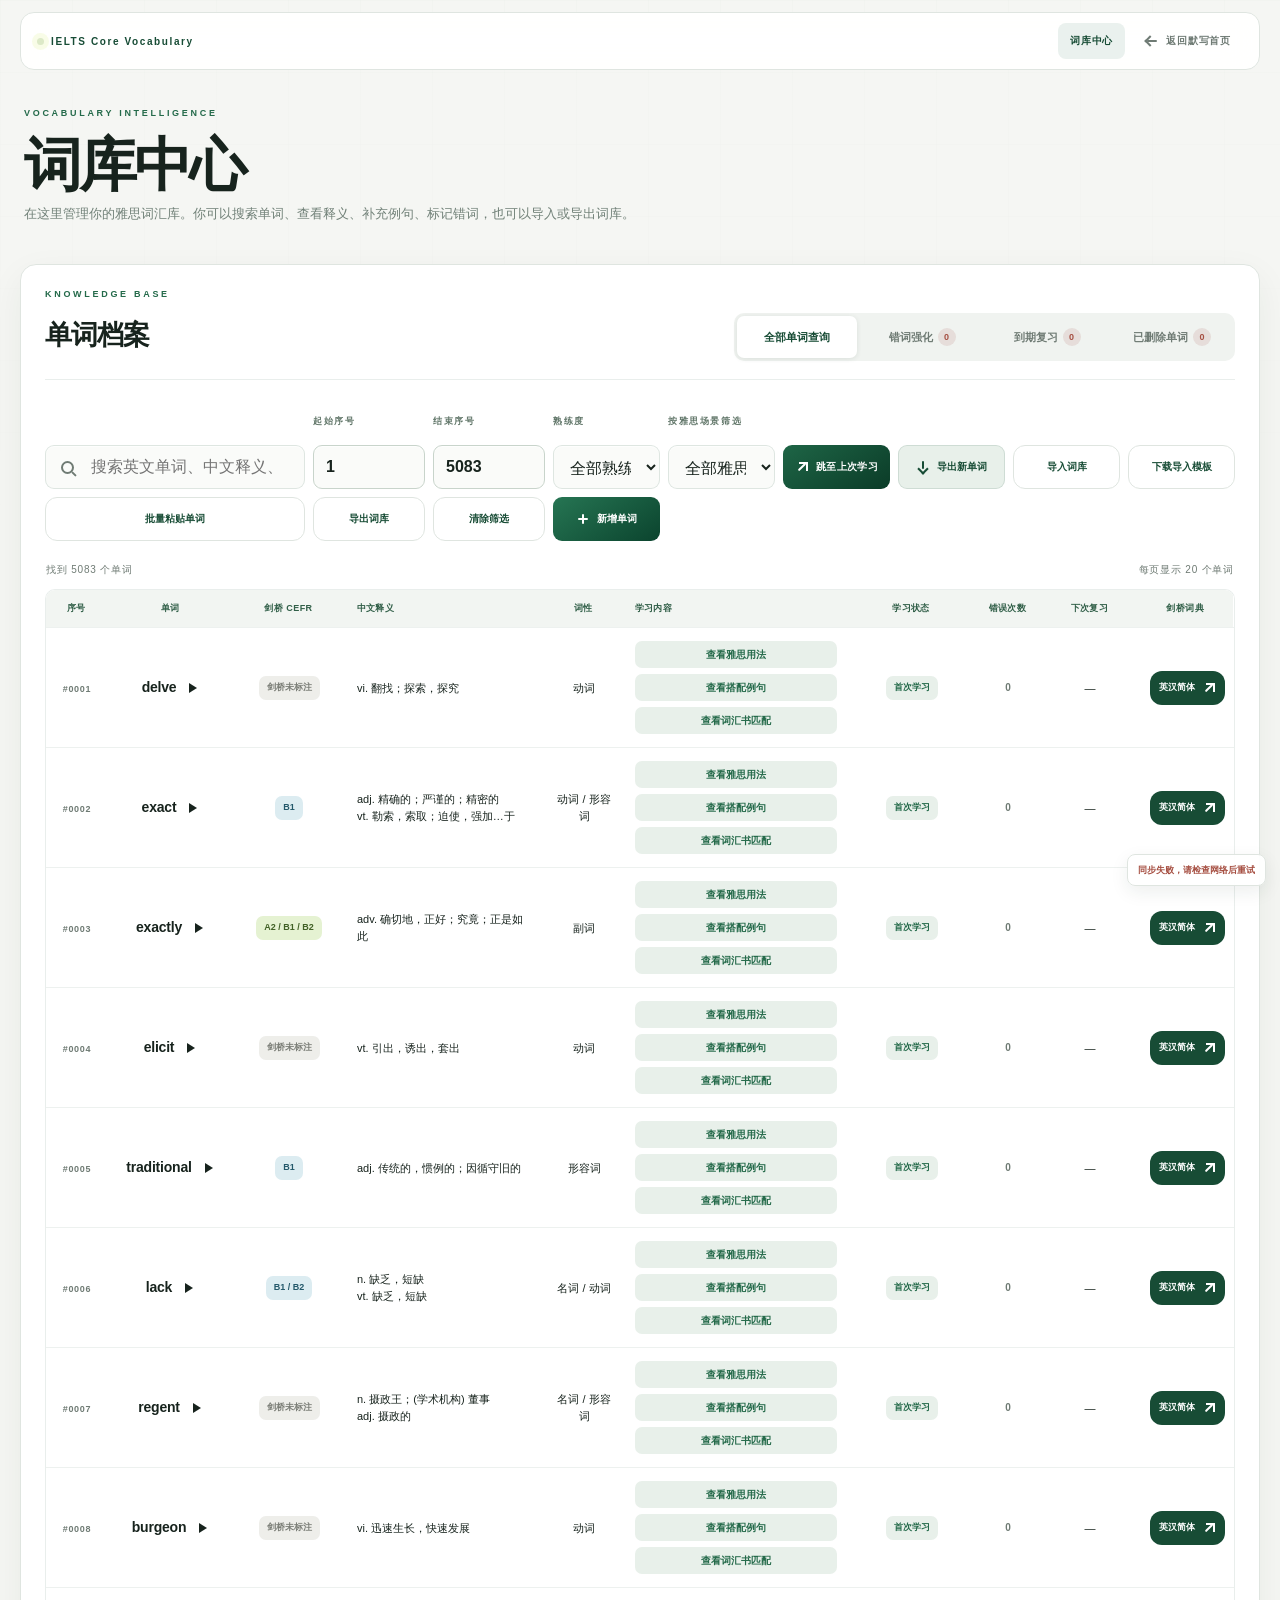
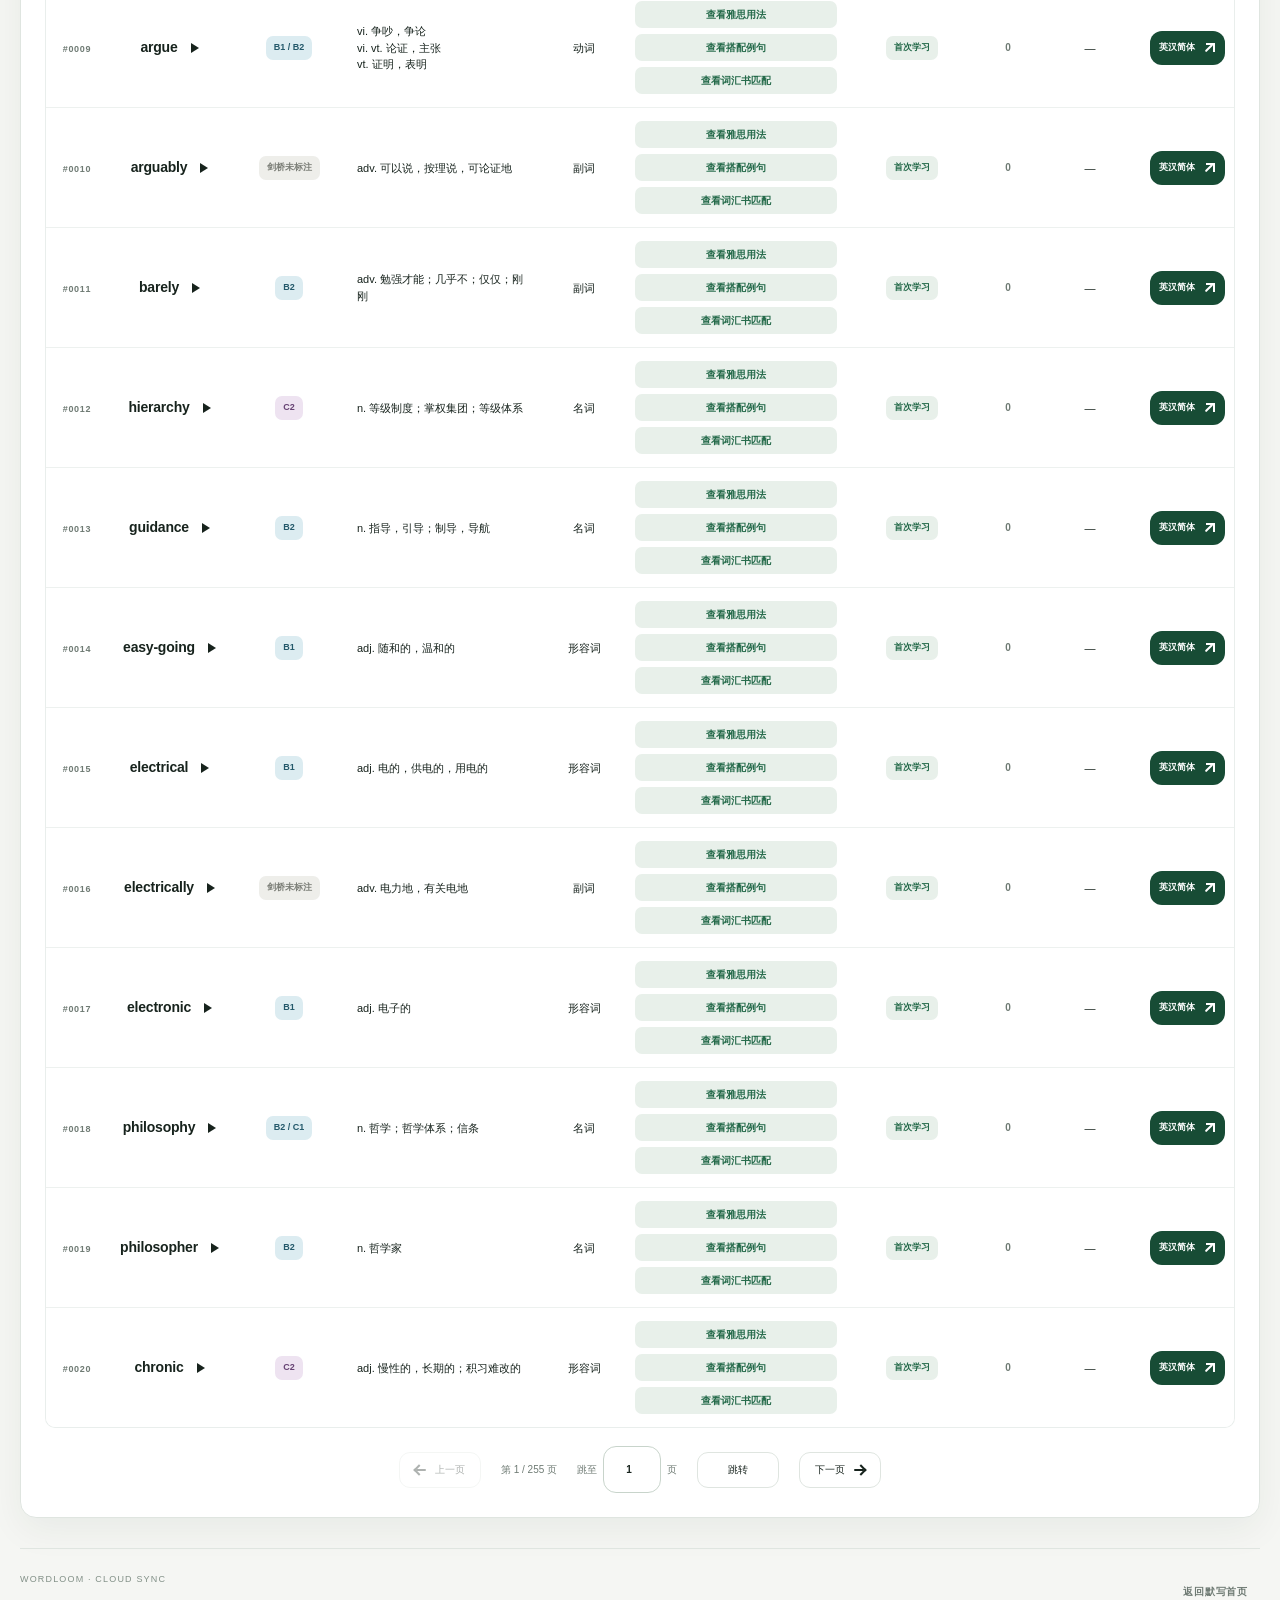
==== commit 4b48053d: "Complete vocabulary learning loop" ====
--- a/library.html
+++ b/library.html
@@ -5,7 +5,7 @@
     <meta name="viewport" content="width=device-width, initial-scale=1.0" />
     <meta name="theme-color" content="#f4f0e8" />
     <title>IELTS Core Vocabulary · 词库中心</title>
-    <link rel="stylesheet" href="styles.css?v=20260615-4" />
+    <link rel="stylesheet" href="styles.css?v=20260615-6" />
   </head>
   <body>
     <div class="ambient ambient-one"></div>
@@ -69,6 +69,18 @@
               <option value="unmarked">未标记</option>
             </select>
           </label>
+          <label>
+            <span class="field-label">熟练度</span>
+            <select id="proficiencyFilter">
+              <option value="all">全部熟练度</option>
+              <option value="未学习">未学习</option><option value="初识">初识</option><option value="学习中">学习中</option>
+              <option value="易错">易错</option><option value="熟悉">熟悉</option><option value="已掌握">已掌握</option>
+            </select>
+          </label>
+          <label>
+            <span class="field-label">按雅思场景筛选</span>
+            <select id="tagFilter"><option value="all">全部雅思标签</option></select>
+          </label>
           <button class="resume-word-button" id="resumeWord" type="button">
             <span class="ui-icon icon-external" aria-hidden="true"></span>
             <b>跳至上次学习</b>
@@ -78,7 +90,9 @@
             <b>导出新单词</b>
           </button>
           <button class="library-tool-button" id="importLibrary" type="button"><b>导入词库</b></button>
-          <input class="hidden" id="importLibraryFile" type="file" accept=".csv,text/csv" />
+          <input class="hidden" id="importLibraryFile" type="file" accept=".csv,.xlsx,.xls,text/csv,application/vnd.openxmlformats-officedocument.spreadsheetml.sheet,application/vnd.ms-excel" />
+          <button class="library-tool-button" id="downloadImportTemplate" type="button"><b>下载导入模板</b></button>
+          <button class="library-tool-button" id="openBulkPaste" type="button"><b>批量粘贴单词</b></button>
           <button class="library-tool-button" id="exportLibrary" type="button"><b>导出词库</b></button>
           <button class="library-tool-button" id="clearLibraryFilters" type="button"><b>清除筛选</b></button>
           <button class="add-word-button" id="openAddWord" type="button">
@@ -87,6 +101,14 @@
           </button>
         </div>
         <p class="wrong-view-note hidden" id="wrongViewNote">错词强化会优先展示你最近答错、查看答案或多次记不住的单词。选择错误原因后，系统会根据问题类型安排更有针对性的复习。</p>
+        <section class="wrong-insights hidden" id="wrongInsights">
+          <div><p class="eyebrow">错词画像</p><h3>错误原因分析</h3><p>根据你的错词记录，系统会统计主要错误原因，帮助你判断当前词汇问题集中在哪里。</p></div>
+          <div class="reason-stats" id="reasonStats"></div>
+          <div class="special-training">
+            <h3>专项强化</h3><p>你可以按错误原因进行专项训练，集中解决同一类词汇问题。</p>
+            <div class="special-training-grid" id="specialTrainingGrid"></div>
+          </div>
+        </section>
         <div class="library-summary"><span id="librarySummary">正在读取词库…</span><span>每页显示 20 个单词</span></div>
         <div class="word-table-wrap">
           <table class="word-table">
@@ -128,9 +150,19 @@
         <label><span>常用搭配</span><small>例如：significant increase。</small><input id="newWordCollocation" type="text" /></label>
         <label><span>例句</span><small>建议使用简单、可模仿、适合雅思写作或口语的句子。</small><textarea id="newWordExample" rows="2"></textarea></label>
         <label><span>同义替换</span><small>填写可以在雅思阅读和写作中替换使用的词。</small><input id="newWordSynonyms" type="text" /></label>
+        <label><span>雅思标签</span><small>可填写多个标签，用顿号、逗号或斜杠分隔。</small><input id="newWordTags" type="text" placeholder="Task 2 观点论证、学术场景" /></label>
         <p class="custom-word-note">自定义单词不会自动标注剑桥 CEFR 等级，避免与剑桥词典官方标注混淆。</p>
         <p class="word-dialog-message" id="addWordMessage"></p>
         <div class="word-dialog-actions"><button type="button" id="cancelAddWord">取消</button><button type="submit">新增单词</button></div>
+      </form>
+    </dialog>
+    <dialog class="word-dialog" id="bulkPasteDialog">
+      <form class="word-dialog-card" id="bulkPasteForm">
+        <p class="eyebrow">BULK IMPORT</p><h2>批量粘贴单词</h2>
+        <p>每行填写一个单词，使用制表符分隔英文单词、中文释义和雅思标签。至少填写前两项。</p>
+        <textarea id="bulkPasteText" rows="12" placeholder="significant	重要的；显著的	Task 1 数据描述、Task 2 观点论证"></textarea>
+        <p class="word-dialog-message" id="bulkPasteMessage"></p>
+        <div class="word-dialog-actions"><button type="button" id="cancelBulkPaste">取消</button><button type="submit">批量导入</button></div>
       </form>
     </dialog>
     <footer><span>WORDLOOM · CLOUD SYNC</span><a class="header-link" href="index.html">返回默写首页</a></footer>
@@ -140,6 +172,7 @@
     <script src="ielts-points.js?v=20260614-11"></script>
     <script src="pronunciation.js?v=20260614-11"></script>
     <script src="supabase-config.js?v=20260614-11"></script>
-    <script src="cloud-sync.js?v=20260615-3" data-entry="library.js?v=20260615-3"></script>
+    <script src="xlsx.full.min.js?v=0.18.5"></script>
+    <script src="cloud-sync.js?v=20260615-5" data-entry="library.js?v=20260615-5"></script>
   </body>
 </html>
--- a/styles.css
+++ b/styles.css
@@ -1574,6 +1574,36 @@
 }
 .error-reason-panel.hidden { display: none; }
 .error-reason-panel strong { color: var(--green-deep); font-size: 12px; }
+.error-reason-feedback {
+  margin: 0;
+  padding: 10px 12px;
+  border-radius: 10px;
+  background: var(--green-soft);
+  color: var(--green-deep);
+  font-size: 11px;
+  line-height: 1.65;
+}
+.wrong-view-note {
+  margin: 4px 0 8px;
+  padding: 12px 14px;
+  border: 1px solid rgba(16,73,48,.1);
+  border-radius: 11px;
+  background: rgba(239,247,240,.7);
+  color: var(--muted);
+  font-size: 11px;
+  line-height: 1.7;
+}
+.wrong-reason-card {
+  display: grid;
+  gap: 5px;
+  margin-bottom: 7px;
+  padding: 9px 10px;
+  border: 1px solid rgba(166,79,66,.12);
+  border-radius: 9px;
+  background: rgba(166,79,66,.055);
+}
+.wrong-reason-card strong { color: var(--red); font-size: 10px; }
+.wrong-reason-card p { margin: 0; color: var(--muted); font-size: 9px; line-height: 1.55; }
 .error-reason-options { display: flex; flex-wrap: wrap; gap: 7px; }
 .error-reason-options button {
   min-height: 34px;
@@ -2309,6 +2339,7 @@
   .resume-word-button,
   .export-new-words-button,
   .add-word-button,
-  #wrongSortField { grid-column: 1 / -1; }
+  #wrongSortField,
+  #wrongReasonField { grid-column: 1 / -1; }
   .library-tool-button { min-height: 46px; }
 }
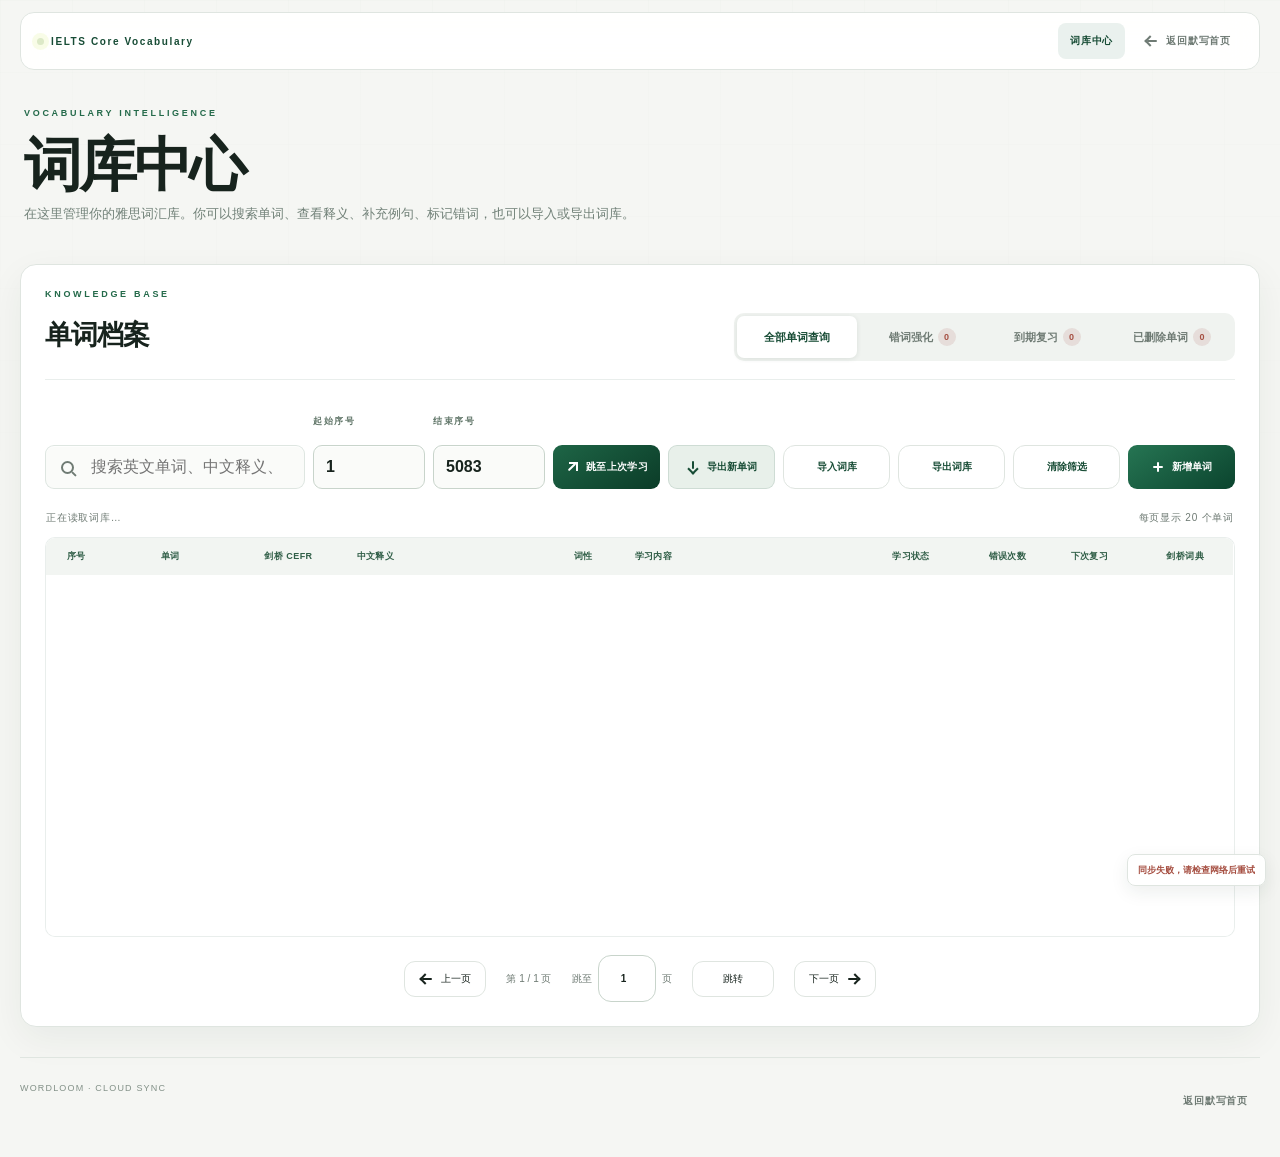
==== commit f9c26c57: "Remove expanded learning loop features" ====
--- a/library.html
+++ b/library.html
@@ -5,7 +5,7 @@
     <meta name="viewport" content="width=device-width, initial-scale=1.0" />
     <meta name="theme-color" content="#f4f0e8" />
     <title>IELTS Core Vocabulary · 词库中心</title>
-    <link rel="stylesheet" href="styles.css?v=20260615-6" />
+    <link rel="stylesheet" href="styles.css?v=20260615-4" />
   </head>
   <body>
     <div class="ambient ambient-one"></div>
@@ -69,18 +69,6 @@
               <option value="unmarked">未标记</option>
             </select>
           </label>
-          <label>
-            <span class="field-label">熟练度</span>
-            <select id="proficiencyFilter">
-              <option value="all">全部熟练度</option>
-              <option value="未学习">未学习</option><option value="初识">初识</option><option value="学习中">学习中</option>
-              <option value="易错">易错</option><option value="熟悉">熟悉</option><option value="已掌握">已掌握</option>
-            </select>
-          </label>
-          <label>
-            <span class="field-label">按雅思场景筛选</span>
-            <select id="tagFilter"><option value="all">全部雅思标签</option></select>
-          </label>
           <button class="resume-word-button" id="resumeWord" type="button">
             <span class="ui-icon icon-external" aria-hidden="true"></span>
             <b>跳至上次学习</b>
@@ -90,9 +78,7 @@
             <b>导出新单词</b>
           </button>
           <button class="library-tool-button" id="importLibrary" type="button"><b>导入词库</b></button>
-          <input class="hidden" id="importLibraryFile" type="file" accept=".csv,.xlsx,.xls,text/csv,application/vnd.openxmlformats-officedocument.spreadsheetml.sheet,application/vnd.ms-excel" />
-          <button class="library-tool-button" id="downloadImportTemplate" type="button"><b>下载导入模板</b></button>
-          <button class="library-tool-button" id="openBulkPaste" type="button"><b>批量粘贴单词</b></button>
+          <input class="hidden" id="importLibraryFile" type="file" accept=".csv,text/csv" />
           <button class="library-tool-button" id="exportLibrary" type="button"><b>导出词库</b></button>
           <button class="library-tool-button" id="clearLibraryFilters" type="button"><b>清除筛选</b></button>
           <button class="add-word-button" id="openAddWord" type="button">
@@ -101,14 +87,6 @@
           </button>
         </div>
         <p class="wrong-view-note hidden" id="wrongViewNote">错词强化会优先展示你最近答错、查看答案或多次记不住的单词。选择错误原因后，系统会根据问题类型安排更有针对性的复习。</p>
-        <section class="wrong-insights hidden" id="wrongInsights">
-          <div><p class="eyebrow">错词画像</p><h3>错误原因分析</h3><p>根据你的错词记录，系统会统计主要错误原因，帮助你判断当前词汇问题集中在哪里。</p></div>
-          <div class="reason-stats" id="reasonStats"></div>
-          <div class="special-training">
-            <h3>专项强化</h3><p>你可以按错误原因进行专项训练，集中解决同一类词汇问题。</p>
-            <div class="special-training-grid" id="specialTrainingGrid"></div>
-          </div>
-        </section>
         <div class="library-summary"><span id="librarySummary">正在读取词库…</span><span>每页显示 20 个单词</span></div>
         <div class="word-table-wrap">
           <table class="word-table">
@@ -150,19 +128,9 @@
         <label><span>常用搭配</span><small>例如：significant increase。</small><input id="newWordCollocation" type="text" /></label>
         <label><span>例句</span><small>建议使用简单、可模仿、适合雅思写作或口语的句子。</small><textarea id="newWordExample" rows="2"></textarea></label>
         <label><span>同义替换</span><small>填写可以在雅思阅读和写作中替换使用的词。</small><input id="newWordSynonyms" type="text" /></label>
-        <label><span>雅思标签</span><small>可填写多个标签，用顿号、逗号或斜杠分隔。</small><input id="newWordTags" type="text" placeholder="Task 2 观点论证、学术场景" /></label>
         <p class="custom-word-note">自定义单词不会自动标注剑桥 CEFR 等级，避免与剑桥词典官方标注混淆。</p>
         <p class="word-dialog-message" id="addWordMessage"></p>
         <div class="word-dialog-actions"><button type="button" id="cancelAddWord">取消</button><button type="submit">新增单词</button></div>
-      </form>
-    </dialog>
-    <dialog class="word-dialog" id="bulkPasteDialog">
-      <form class="word-dialog-card" id="bulkPasteForm">
-        <p class="eyebrow">BULK IMPORT</p><h2>批量粘贴单词</h2>
-        <p>每行填写一个单词，使用制表符分隔英文单词、中文释义和雅思标签。至少填写前两项。</p>
-        <textarea id="bulkPasteText" rows="12" placeholder="significant	重要的；显著的	Task 1 数据描述、Task 2 观点论证"></textarea>
-        <p class="word-dialog-message" id="bulkPasteMessage"></p>
-        <div class="word-dialog-actions"><button type="button" id="cancelBulkPaste">取消</button><button type="submit">批量导入</button></div>
       </form>
     </dialog>
     <footer><span>WORDLOOM · CLOUD SYNC</span><a class="header-link" href="index.html">返回默写首页</a></footer>
@@ -172,7 +140,6 @@
     <script src="ielts-points.js?v=20260614-11"></script>
     <script src="pronunciation.js?v=20260614-11"></script>
     <script src="supabase-config.js?v=20260614-11"></script>
-    <script src="xlsx.full.min.js?v=0.18.5"></script>
-    <script src="cloud-sync.js?v=20260615-5" data-entry="library.js?v=20260615-5"></script>
+    <script src="cloud-sync.js?v=20260615-3" data-entry="library.js?v=20260615-3"></script>
   </body>
 </html>
--- a/styles.css
+++ b/styles.css
@@ -1126,6 +1126,97 @@
 .pagination { padding-top: 18px; }
 footer { margin-top: 18px; }
 
+/* Learning loop dashboards */
+.insight-board {
+  display: grid;
+  grid-template-columns: minmax(0, 1.35fr) minmax(300px, .65fr);
+  gap: 16px;
+  margin: 18px 0;
+}
+.insight-board > article,
+.wrong-insights {
+  padding: 22px;
+  border: 1px solid var(--line);
+  border-radius: 18px;
+  background: rgba(255,255,255,.78);
+  box-shadow: var(--shadow-soft);
+}
+.insight-board h2, .wrong-insights h3, .calendar-heading h3 { margin: 5px 0 7px; color: var(--ink); }
+.standard-grid, .preview-metrics, .reason-stats {
+  display: grid;
+  grid-template-columns: repeat(4, minmax(0, 1fr));
+  gap: 9px;
+  margin-top: 15px;
+}
+.standard-grid div, .preview-metrics div, .reason-stats div {
+  display: grid;
+  gap: 5px;
+  min-height: 76px;
+  padding: 12px;
+  border: 1px solid var(--line);
+  border-radius: 12px;
+  background: rgba(247,250,247,.78);
+}
+.standard-grid span, .preview-metrics span, .reason-stats span { color: var(--muted); font-size: 10px; }
+.standard-grid strong, .preview-metrics strong, .reason-stats strong { color: var(--green-deep); font-size: 17px; }
+.standard-status { padding: 11px 13px; border-radius: 10px; background: var(--sand); color: var(--muted); }
+.standard-status.complete { background: var(--green-soft); color: var(--green-deep); }
+.standard-actions { display: flex; flex-wrap: wrap; gap: 8px; }
+.standard-actions button, .standard-actions a {
+  padding: 10px 13px; border: 1px solid var(--line); border-radius: 9px; background: white; color: var(--green-deep); font-weight: 700;
+}
+.calendar-heading { display: flex; justify-content: space-between; align-items: end; gap: 15px; margin-top: 24px; }
+.proficiency-summary { display: grid; grid-template-columns: repeat(6, minmax(0, 1fr)); gap: 8px; margin: 14px 0; }
+.proficiency-summary div { display: grid; gap: 4px; padding: 10px; border: 1px solid var(--line); border-radius: 10px; background: rgba(247,250,247,.75); }
+.proficiency-summary span { color: var(--muted); font-size: 9px; }
+.proficiency-summary strong { color: var(--green-deep); font-size: 16px; }
+.calendar-heading p { margin: 0; color: var(--muted); }
+.calendar-legend { display: flex; flex-wrap: wrap; gap: 10px; color: var(--muted); font-size: 10px; }
+.learning-calendar { display: grid; grid-template-columns: repeat(7, minmax(0, 1fr)); gap: 7px; margin-top: 13px; }
+.calendar-day { display: grid; gap: 3px; min-height: 68px; padding: 8px; border: 1px solid var(--line); border-radius: 10px; background: white; text-align: left; }
+.calendar-day b { font-size: 15px; }
+.calendar-day span, .calendar-day small { color: var(--muted); font-size: 9px; }
+.calendar-day.complete { background: var(--green-soft); color: var(--green-deep); }
+.calendar-day.partial { background: var(--sand); color: #986d16; }
+.calendar-day.overdue { background: rgba(166,79,66,.09); color: var(--red); }
+.calendar-detail { display: flex; flex-wrap: wrap; gap: 9px 18px; margin-top: 10px; padding: 13px; border-radius: 10px; background: rgba(247,250,247,.78); color: var(--muted); font-size: 10px; }
+.calendar-detail strong { width: 100%; color: var(--green-deep); }
+.result-tomorrow-preview { color: var(--green-deep); font-weight: 700; }
+
+/* Wrong-word analysis, training and tags */
+.wrong-insights { margin: 12px 0; }
+.reason-stats { grid-template-columns: repeat(7, minmax(0, 1fr)); }
+.reason-stats p { grid-column: 1 / -1; color: var(--muted); }
+.special-training { margin-top: 18px; }
+.special-training-grid { display: grid; grid-template-columns: repeat(3, minmax(0, 1fr)); gap: 10px; }
+.special-training-grid article { display: grid; align-content: start; gap: 7px; padding: 13px; border: 1px solid var(--line); border-radius: 11px; background: rgba(247,250,247,.8); }
+.special-training-grid p { min-height: 52px; margin: 0; color: var(--muted); font-size: 9px; line-height: 1.6; }
+.special-training-grid a { justify-self: start; padding: 8px 10px; border-radius: 8px; background: var(--green-deep); color: white; font-size: 9px; font-weight: 700; }
+.special-training-grid a.disabled { pointer-events: none; opacity: .35; }
+.tag-word-button { display: block; margin: 0 auto 6px; }
+.ielts-tag-list { display: flex; flex-wrap: wrap; justify-content: center; gap: 4px; margin-bottom: 5px; }
+.ielts-tag-list span { padding: 4px 6px; border-radius: 999px; background: var(--green-soft); color: var(--green-deep); font-size: 8px; font-weight: 700; }
+.table-stage { display: grid; gap: 3px; }
+.table-stage small { color: var(--muted); font-size: 8px; font-weight: 500; }
+.proficiency-易错 { color: var(--red); }
+.proficiency-熟悉, .proficiency-已掌握 { color: var(--green-deep); }
+#bulkPasteText { width: 100%; min-height: 220px; resize: vertical; }
+
+@media (max-width: 1000px) {
+  .insight-board { grid-template-columns: 1fr; }
+  .reason-stats { grid-template-columns: repeat(4, minmax(0, 1fr)); }
+  .special-training-grid { grid-template-columns: repeat(2, minmax(0, 1fr)); }
+}
+
+@media (max-width: 680px) {
+  .standard-grid, .preview-metrics, .reason-stats { grid-template-columns: repeat(2, minmax(0, 1fr)); }
+  .special-training-grid { grid-template-columns: 1fr; }
+  .learning-calendar { grid-template-columns: repeat(7, minmax(38px, 1fr)); overflow-x: auto; }
+  .calendar-day { min-height: 58px; padding: 5px; }
+  .calendar-heading { align-items: start; flex-direction: column; }
+  .proficiency-summary { grid-template-columns: repeat(3, minmax(0, 1fr)); }
+}
+
 @media (max-width: 1180px) {
   .protocol-board { grid-template-columns: 1fr; }
   .protocol-metrics { grid-template-columns: repeat(4, minmax(0,1fr)); }
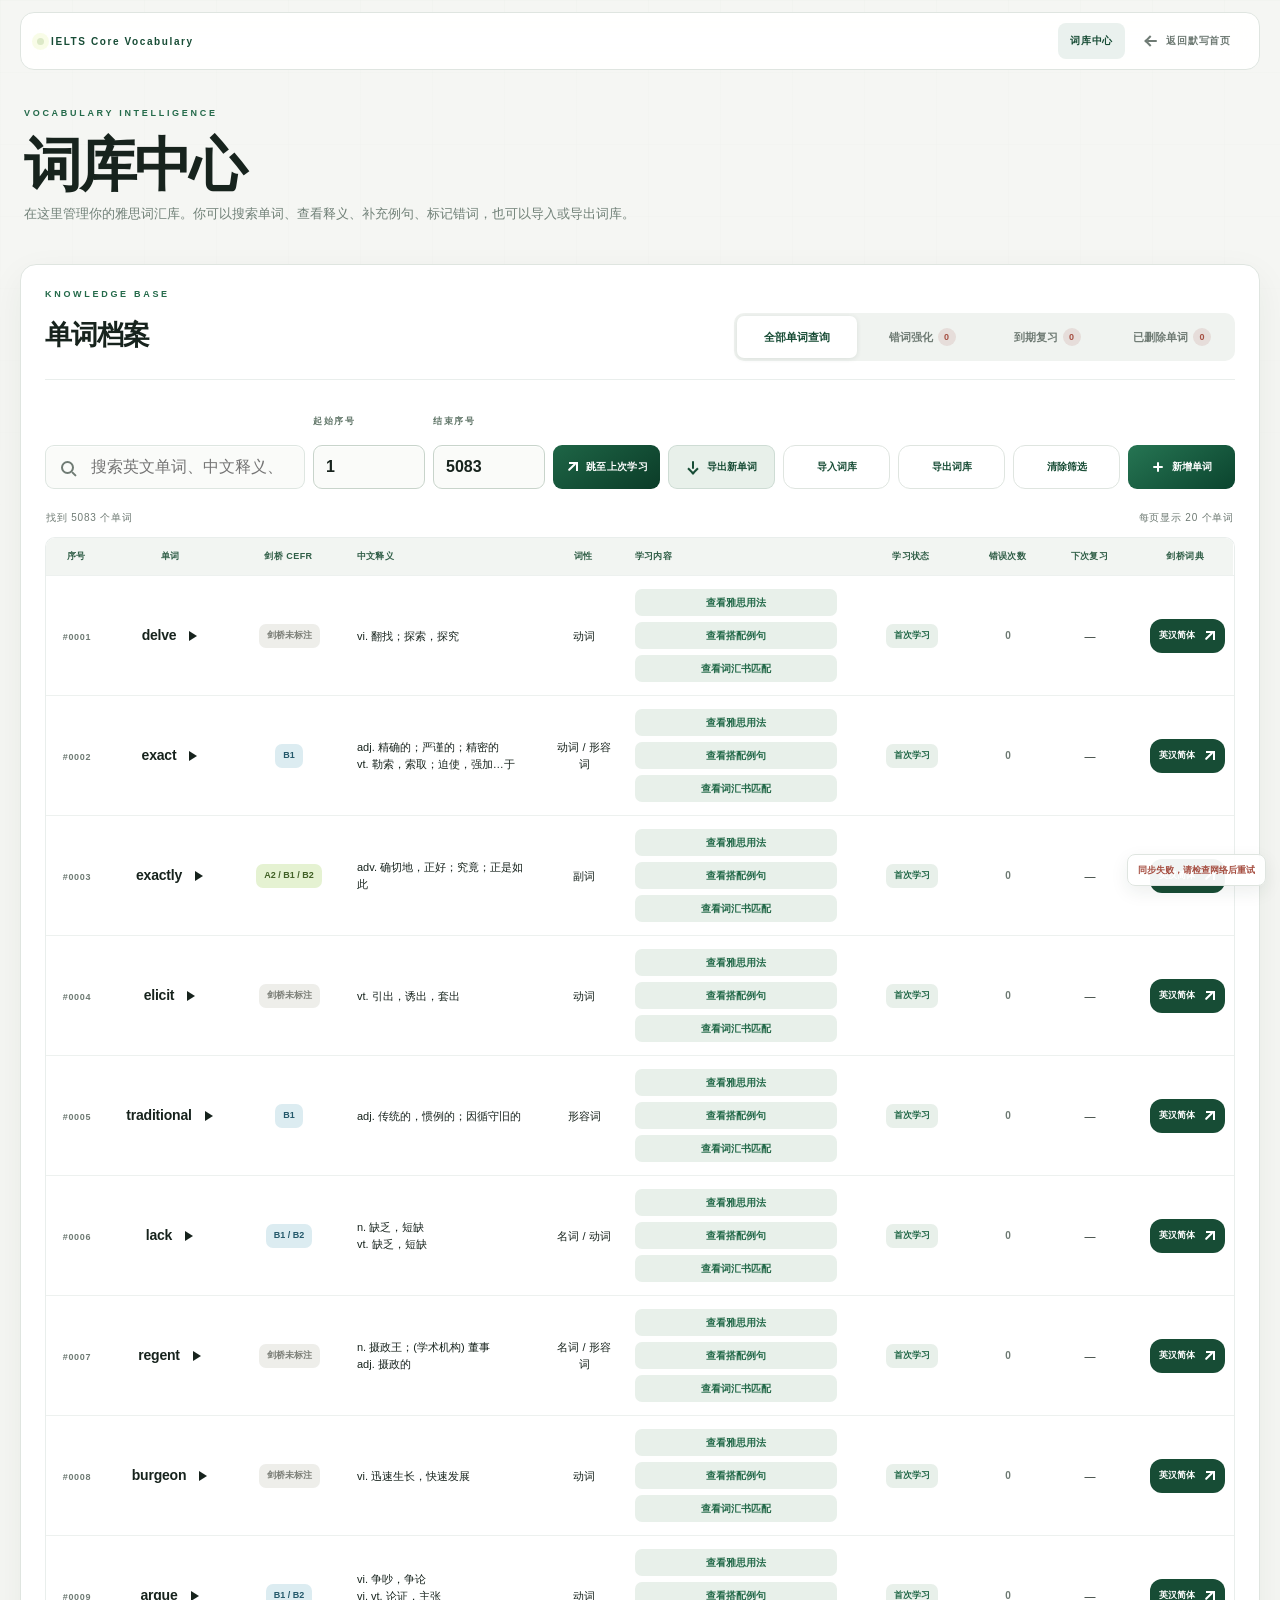
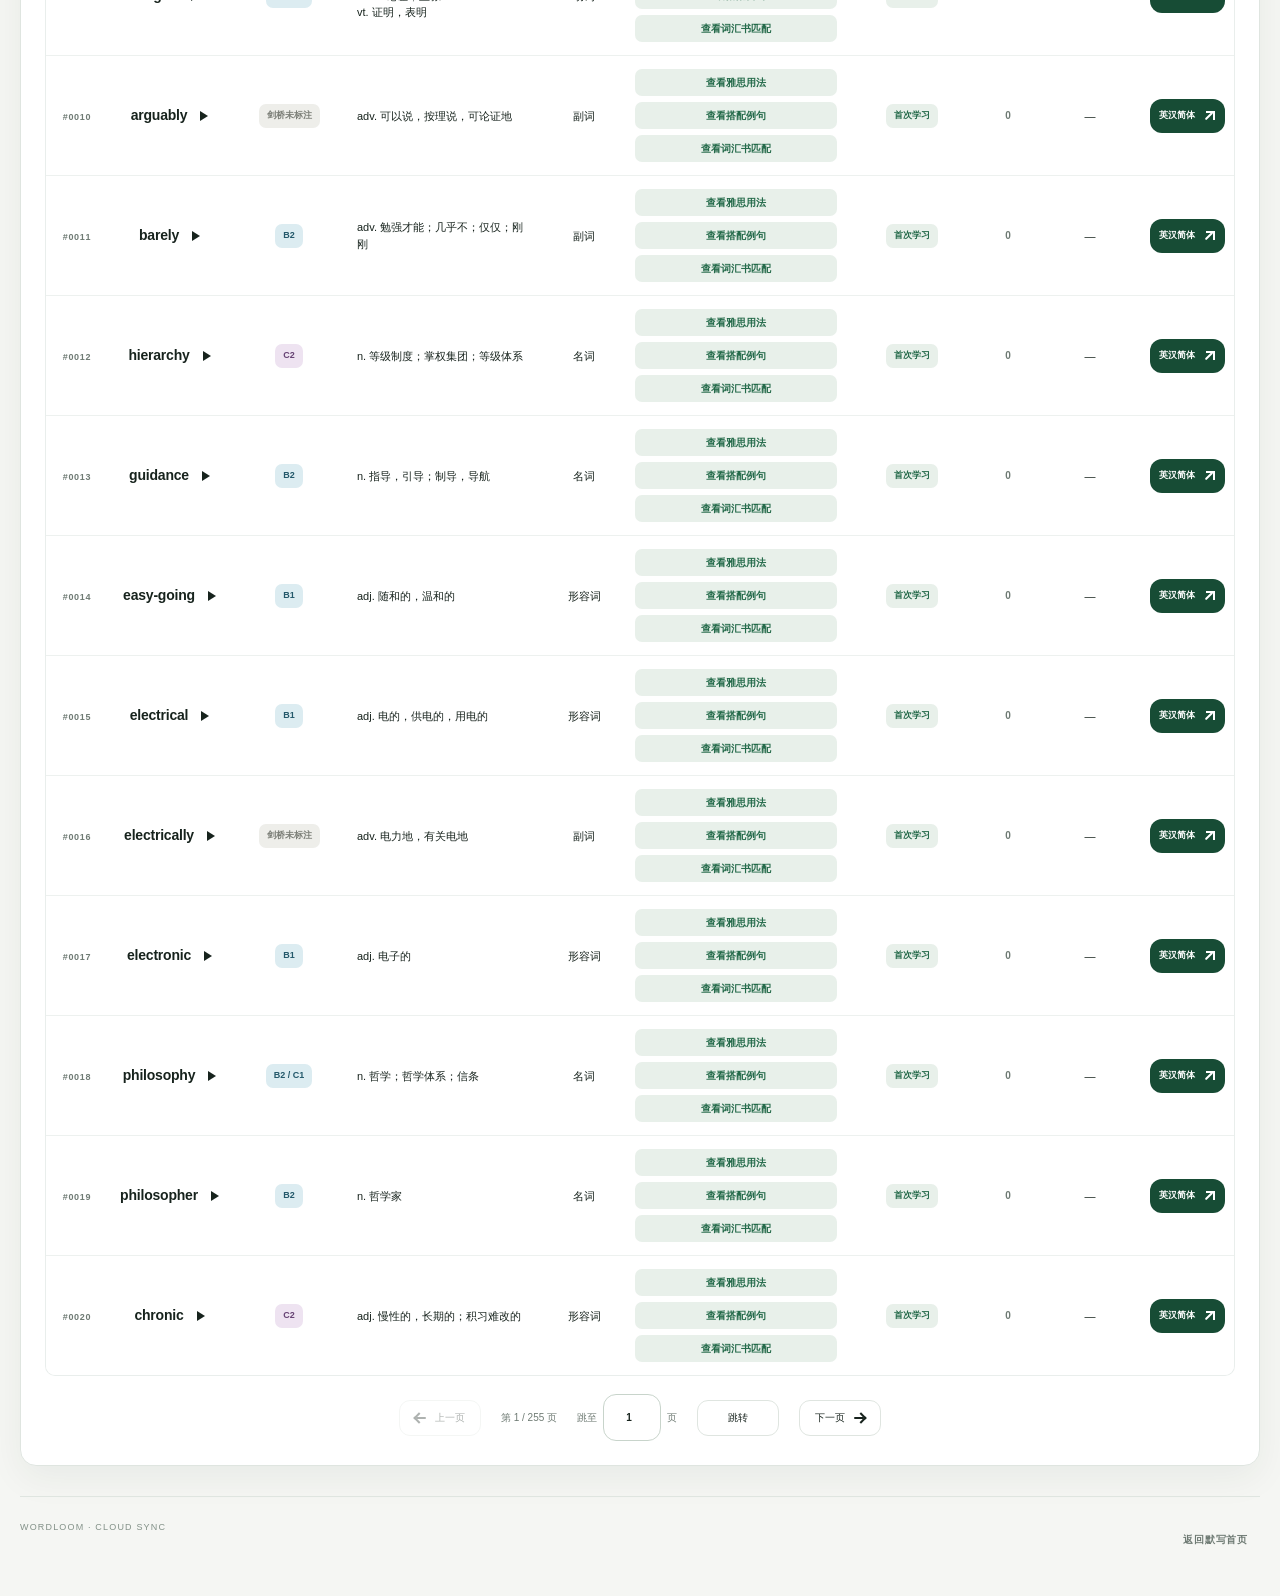
==== commit a4138f56: "Harden learning records and sync logic" ====
--- a/library.html
+++ b/library.html
@@ -5,7 +5,7 @@
     <meta name="viewport" content="width=device-width, initial-scale=1.0" />
     <meta name="theme-color" content="#f4f0e8" />
     <title>IELTS Core Vocabulary · 词库中心</title>
-    <link rel="stylesheet" href="styles.css?v=20260615-4" />
+    <link rel="stylesheet" href="styles.css?v=20260615-7" />
   </head>
   <body>
     <div class="ambient ambient-one"></div>
@@ -87,6 +87,10 @@
           </button>
         </div>
         <p class="wrong-view-note hidden" id="wrongViewNote">错词强化会优先展示你最近答错、查看答案或多次记不住的单词。选择错误原因后，系统会根据问题类型安排更有针对性的复习。</p>
+        <section class="wrong-reason-stats hidden" id="wrongReasonStats">
+          <div><p class="eyebrow">WRONG WORD ANALYSIS</p><h3>错词原因统计</h3></div>
+          <div class="wrong-reason-stat-grid" id="wrongReasonStatGrid"></div>
+        </section>
         <div class="library-summary"><span id="librarySummary">正在读取词库…</span><span>每页显示 20 个单词</span></div>
         <div class="word-table-wrap">
           <table class="word-table">
@@ -140,6 +144,6 @@
     <script src="ielts-points.js?v=20260614-11"></script>
     <script src="pronunciation.js?v=20260614-11"></script>
     <script src="supabase-config.js?v=20260614-11"></script>
-    <script src="cloud-sync.js?v=20260615-3" data-entry="library.js?v=20260615-3"></script>
+    <script src="cloud-sync.js?v=20260615-8" data-entry="library.js?v=20260615-8"></script>
   </body>
 </html>
--- a/styles.css
+++ b/styles.css
@@ -1126,97 +1126,6 @@
 .pagination { padding-top: 18px; }
 footer { margin-top: 18px; }
 
-/* Learning loop dashboards */
-.insight-board {
-  display: grid;
-  grid-template-columns: minmax(0, 1.35fr) minmax(300px, .65fr);
-  gap: 16px;
-  margin: 18px 0;
-}
-.insight-board > article,
-.wrong-insights {
-  padding: 22px;
-  border: 1px solid var(--line);
-  border-radius: 18px;
-  background: rgba(255,255,255,.78);
-  box-shadow: var(--shadow-soft);
-}
-.insight-board h2, .wrong-insights h3, .calendar-heading h3 { margin: 5px 0 7px; color: var(--ink); }
-.standard-grid, .preview-metrics, .reason-stats {
-  display: grid;
-  grid-template-columns: repeat(4, minmax(0, 1fr));
-  gap: 9px;
-  margin-top: 15px;
-}
-.standard-grid div, .preview-metrics div, .reason-stats div {
-  display: grid;
-  gap: 5px;
-  min-height: 76px;
-  padding: 12px;
-  border: 1px solid var(--line);
-  border-radius: 12px;
-  background: rgba(247,250,247,.78);
-}
-.standard-grid span, .preview-metrics span, .reason-stats span { color: var(--muted); font-size: 10px; }
-.standard-grid strong, .preview-metrics strong, .reason-stats strong { color: var(--green-deep); font-size: 17px; }
-.standard-status { padding: 11px 13px; border-radius: 10px; background: var(--sand); color: var(--muted); }
-.standard-status.complete { background: var(--green-soft); color: var(--green-deep); }
-.standard-actions { display: flex; flex-wrap: wrap; gap: 8px; }
-.standard-actions button, .standard-actions a {
-  padding: 10px 13px; border: 1px solid var(--line); border-radius: 9px; background: white; color: var(--green-deep); font-weight: 700;
-}
-.calendar-heading { display: flex; justify-content: space-between; align-items: end; gap: 15px; margin-top: 24px; }
-.proficiency-summary { display: grid; grid-template-columns: repeat(6, minmax(0, 1fr)); gap: 8px; margin: 14px 0; }
-.proficiency-summary div { display: grid; gap: 4px; padding: 10px; border: 1px solid var(--line); border-radius: 10px; background: rgba(247,250,247,.75); }
-.proficiency-summary span { color: var(--muted); font-size: 9px; }
-.proficiency-summary strong { color: var(--green-deep); font-size: 16px; }
-.calendar-heading p { margin: 0; color: var(--muted); }
-.calendar-legend { display: flex; flex-wrap: wrap; gap: 10px; color: var(--muted); font-size: 10px; }
-.learning-calendar { display: grid; grid-template-columns: repeat(7, minmax(0, 1fr)); gap: 7px; margin-top: 13px; }
-.calendar-day { display: grid; gap: 3px; min-height: 68px; padding: 8px; border: 1px solid var(--line); border-radius: 10px; background: white; text-align: left; }
-.calendar-day b { font-size: 15px; }
-.calendar-day span, .calendar-day small { color: var(--muted); font-size: 9px; }
-.calendar-day.complete { background: var(--green-soft); color: var(--green-deep); }
-.calendar-day.partial { background: var(--sand); color: #986d16; }
-.calendar-day.overdue { background: rgba(166,79,66,.09); color: var(--red); }
-.calendar-detail { display: flex; flex-wrap: wrap; gap: 9px 18px; margin-top: 10px; padding: 13px; border-radius: 10px; background: rgba(247,250,247,.78); color: var(--muted); font-size: 10px; }
-.calendar-detail strong { width: 100%; color: var(--green-deep); }
-.result-tomorrow-preview { color: var(--green-deep); font-weight: 700; }
-
-/* Wrong-word analysis, training and tags */
-.wrong-insights { margin: 12px 0; }
-.reason-stats { grid-template-columns: repeat(7, minmax(0, 1fr)); }
-.reason-stats p { grid-column: 1 / -1; color: var(--muted); }
-.special-training { margin-top: 18px; }
-.special-training-grid { display: grid; grid-template-columns: repeat(3, minmax(0, 1fr)); gap: 10px; }
-.special-training-grid article { display: grid; align-content: start; gap: 7px; padding: 13px; border: 1px solid var(--line); border-radius: 11px; background: rgba(247,250,247,.8); }
-.special-training-grid p { min-height: 52px; margin: 0; color: var(--muted); font-size: 9px; line-height: 1.6; }
-.special-training-grid a { justify-self: start; padding: 8px 10px; border-radius: 8px; background: var(--green-deep); color: white; font-size: 9px; font-weight: 700; }
-.special-training-grid a.disabled { pointer-events: none; opacity: .35; }
-.tag-word-button { display: block; margin: 0 auto 6px; }
-.ielts-tag-list { display: flex; flex-wrap: wrap; justify-content: center; gap: 4px; margin-bottom: 5px; }
-.ielts-tag-list span { padding: 4px 6px; border-radius: 999px; background: var(--green-soft); color: var(--green-deep); font-size: 8px; font-weight: 700; }
-.table-stage { display: grid; gap: 3px; }
-.table-stage small { color: var(--muted); font-size: 8px; font-weight: 500; }
-.proficiency-易错 { color: var(--red); }
-.proficiency-熟悉, .proficiency-已掌握 { color: var(--green-deep); }
-#bulkPasteText { width: 100%; min-height: 220px; resize: vertical; }
-
-@media (max-width: 1000px) {
-  .insight-board { grid-template-columns: 1fr; }
-  .reason-stats { grid-template-columns: repeat(4, minmax(0, 1fr)); }
-  .special-training-grid { grid-template-columns: repeat(2, minmax(0, 1fr)); }
-}
-
-@media (max-width: 680px) {
-  .standard-grid, .preview-metrics, .reason-stats { grid-template-columns: repeat(2, minmax(0, 1fr)); }
-  .special-training-grid { grid-template-columns: 1fr; }
-  .learning-calendar { grid-template-columns: repeat(7, minmax(38px, 1fr)); overflow-x: auto; }
-  .calendar-day { min-height: 58px; padding: 5px; }
-  .calendar-heading { align-items: start; flex-direction: column; }
-  .proficiency-summary { grid-template-columns: repeat(3, minmax(0, 1fr)); }
-}
-
 @media (max-width: 1180px) {
   .protocol-board { grid-template-columns: 1fr; }
   .protocol-metrics { grid-template-columns: repeat(4, minmax(0,1fr)); }
@@ -1684,6 +1593,21 @@
   font-size: 11px;
   line-height: 1.7;
 }
+.wrong-reason-stats {
+  display: grid;
+  gap: 12px;
+  margin: 10px 0;
+  padding: 16px;
+  border: 1px solid rgba(16,73,48,.1);
+  border-radius: 12px;
+  background: rgba(255,255,255,.72);
+}
+.wrong-reason-stats h3 { margin: 3px 0 0; color: var(--ink); }
+.wrong-reason-stat-grid { display: grid; grid-template-columns: repeat(4, minmax(0, 1fr)); gap: 8px; }
+.wrong-reason-stat-grid div { display: grid; gap: 4px; padding: 10px; border: 1px solid var(--line); border-radius: 9px; background: rgba(239,247,240,.65); }
+.wrong-reason-stat-grid span { color: var(--muted); font-size: 9px; }
+.wrong-reason-stat-grid strong { color: var(--green-deep); font-size: 14px; }
+.wrong-reason-stat-grid p { grid-column: 1 / -1; margin: 0; color: var(--muted); }
 .wrong-reason-card {
   display: grid;
   gap: 5px;
@@ -2433,4 +2357,5 @@
   #wrongSortField,
   #wrongReasonField { grid-column: 1 / -1; }
   .library-tool-button { min-height: 46px; }
-}
+  .wrong-reason-stat-grid { grid-template-columns: repeat(2, minmax(0, 1fr)); }
+}
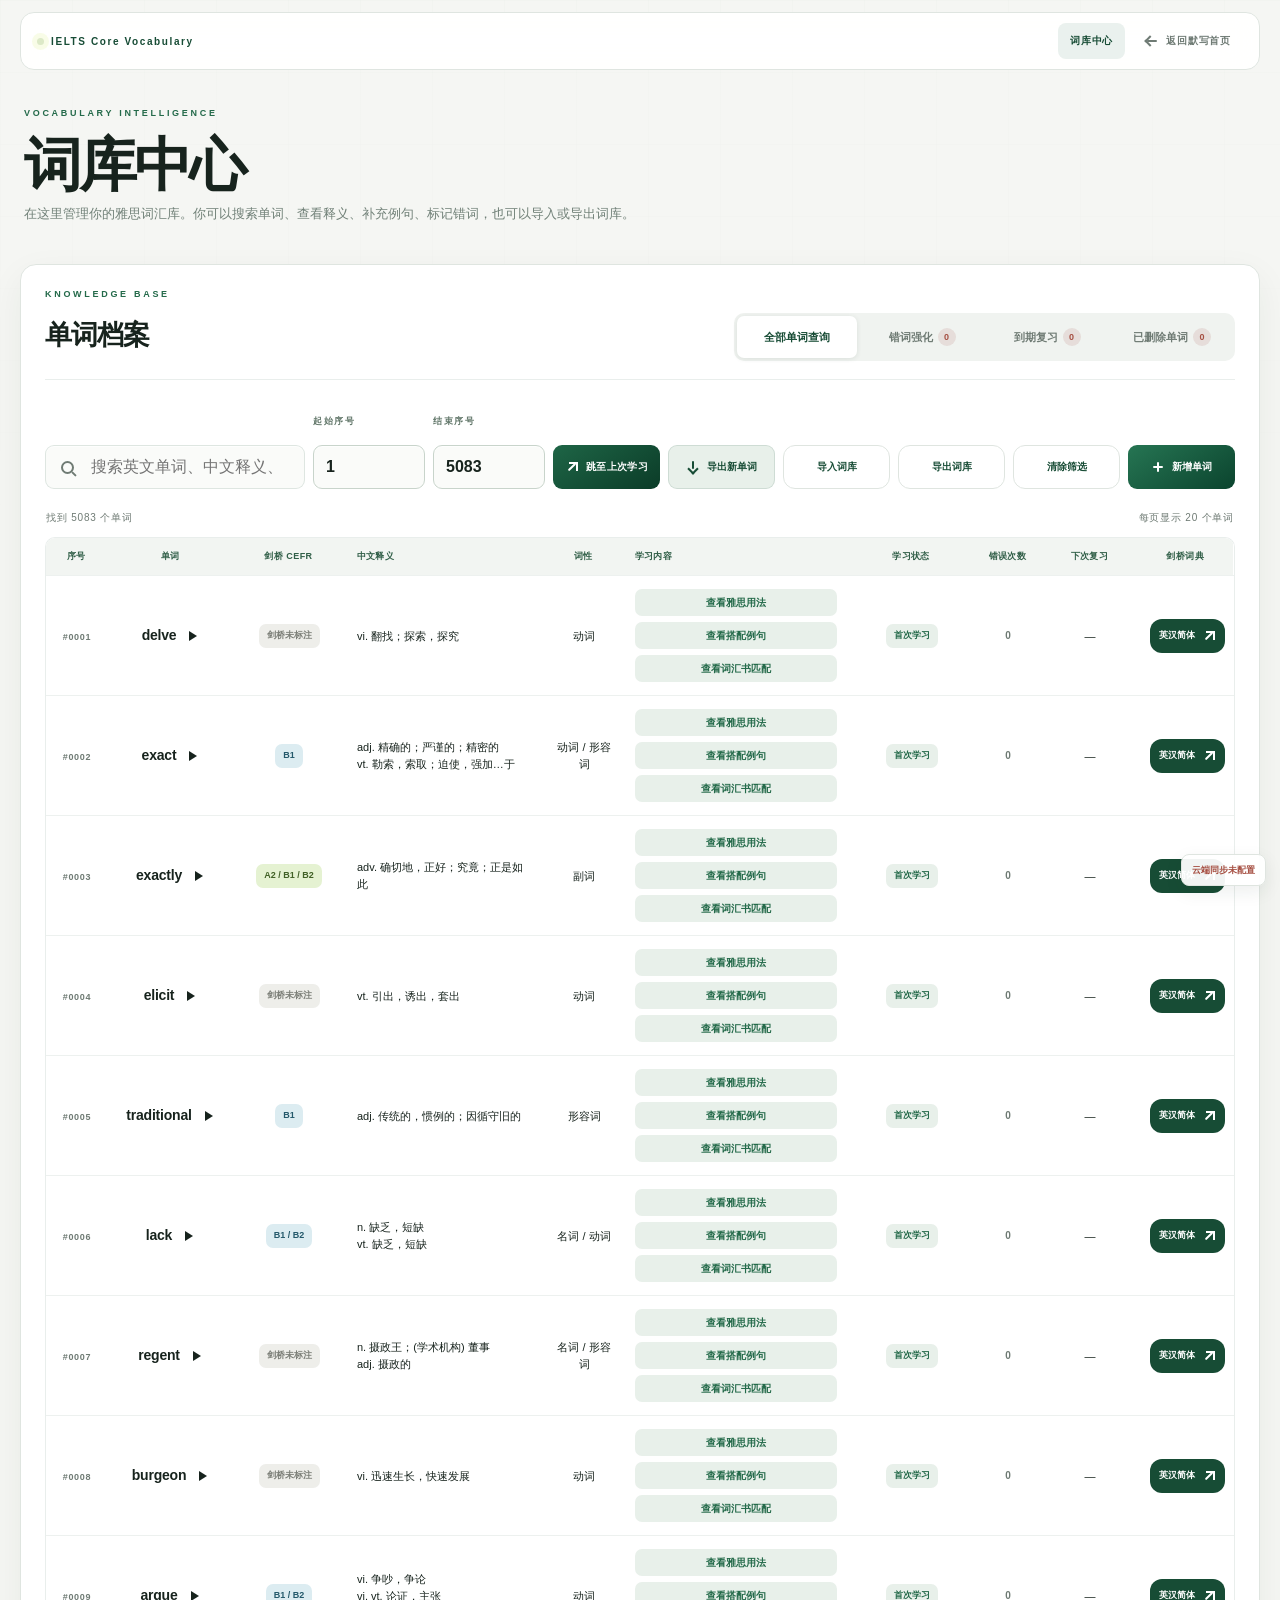
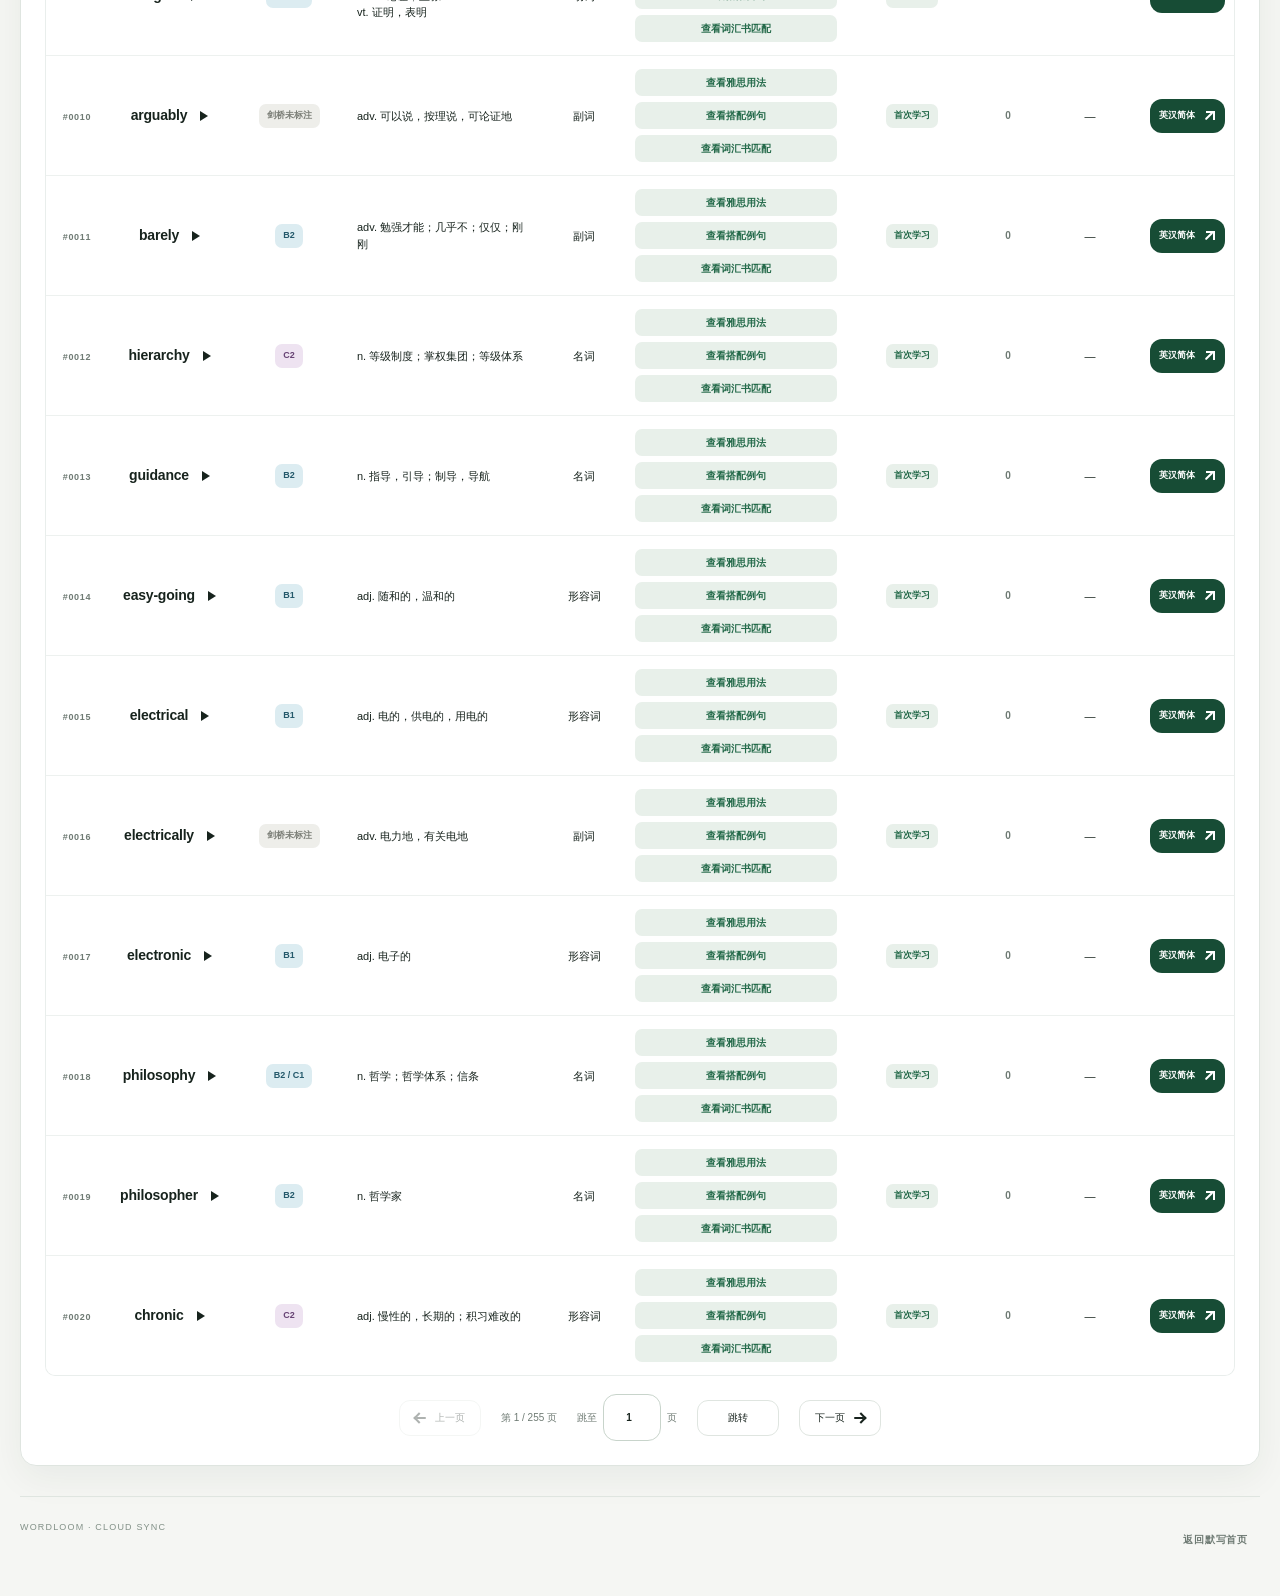
==== commit 63966d7a: "Avoid sync config blocker" ====
--- a/library.html
+++ b/library.html
@@ -143,7 +143,7 @@
     <script src="levels.js?v=20260614-11"></script>
     <script src="ielts-points.js?v=20260614-11"></script>
     <script src="pronunciation.js?v=20260614-11"></script>
-    <script src="supabase-config.js?v=20260614-11"></script>
-    <script src="cloud-sync.js?v=20260615-8" data-entry="library.js?v=20260615-8"></script>
+    <script src="wordloom-sync-config.js?v=20260623-1"></script>
+    <script src="cloud-sync.js?v=20260623-1" data-entry="library.js?v=20260615-10"></script>
   </body>
 </html>
